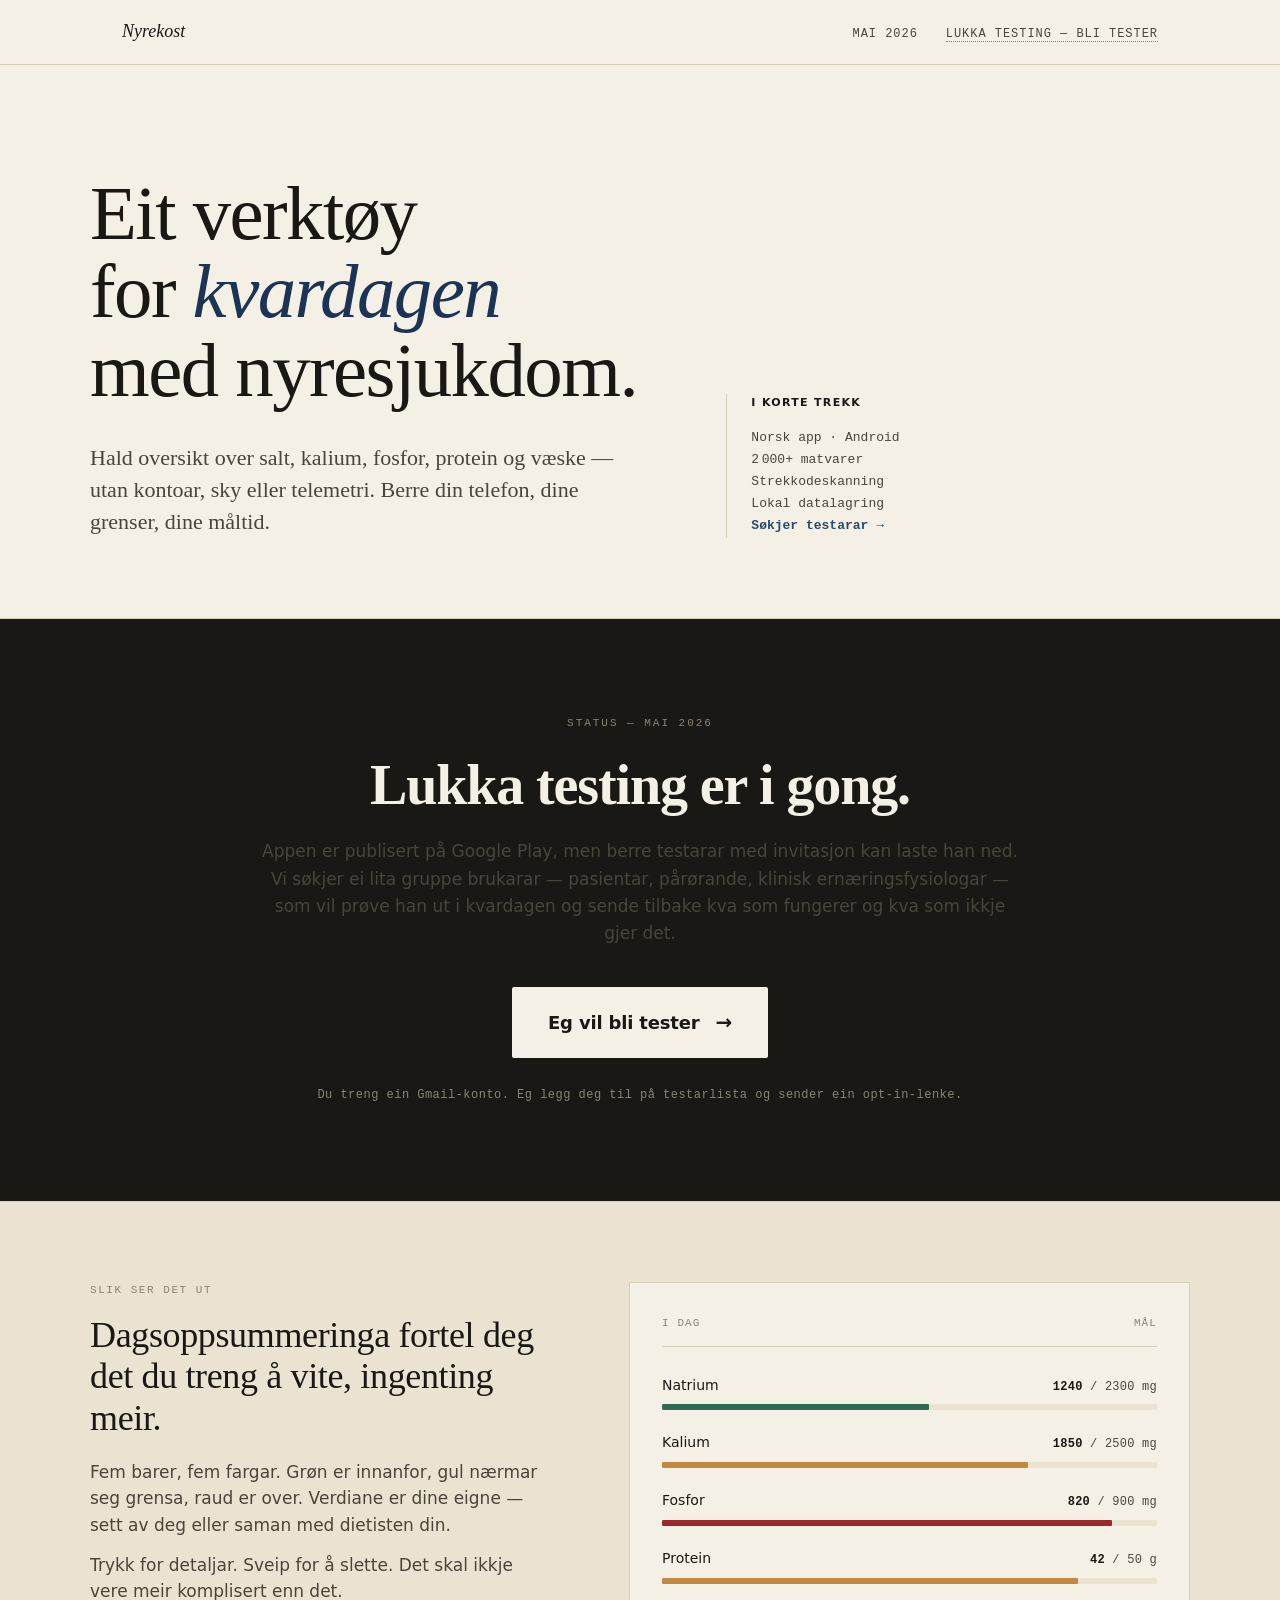
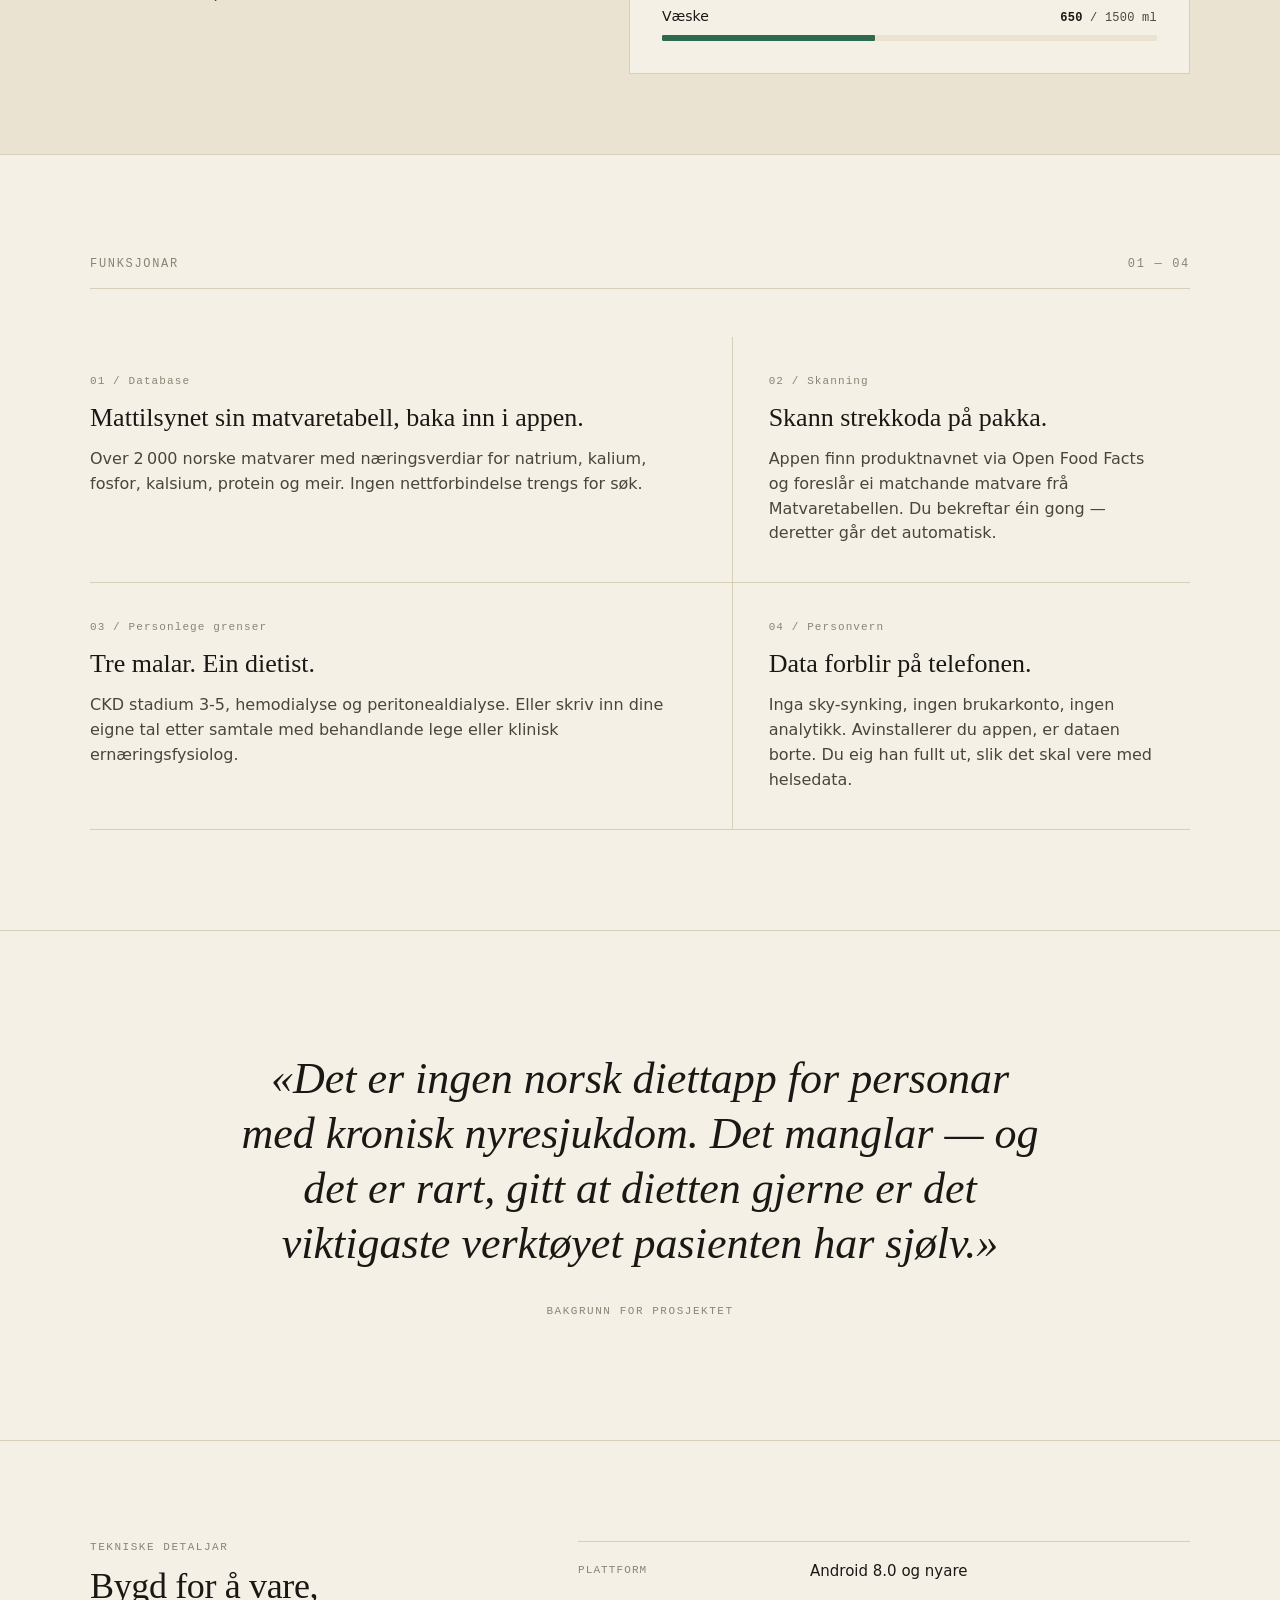
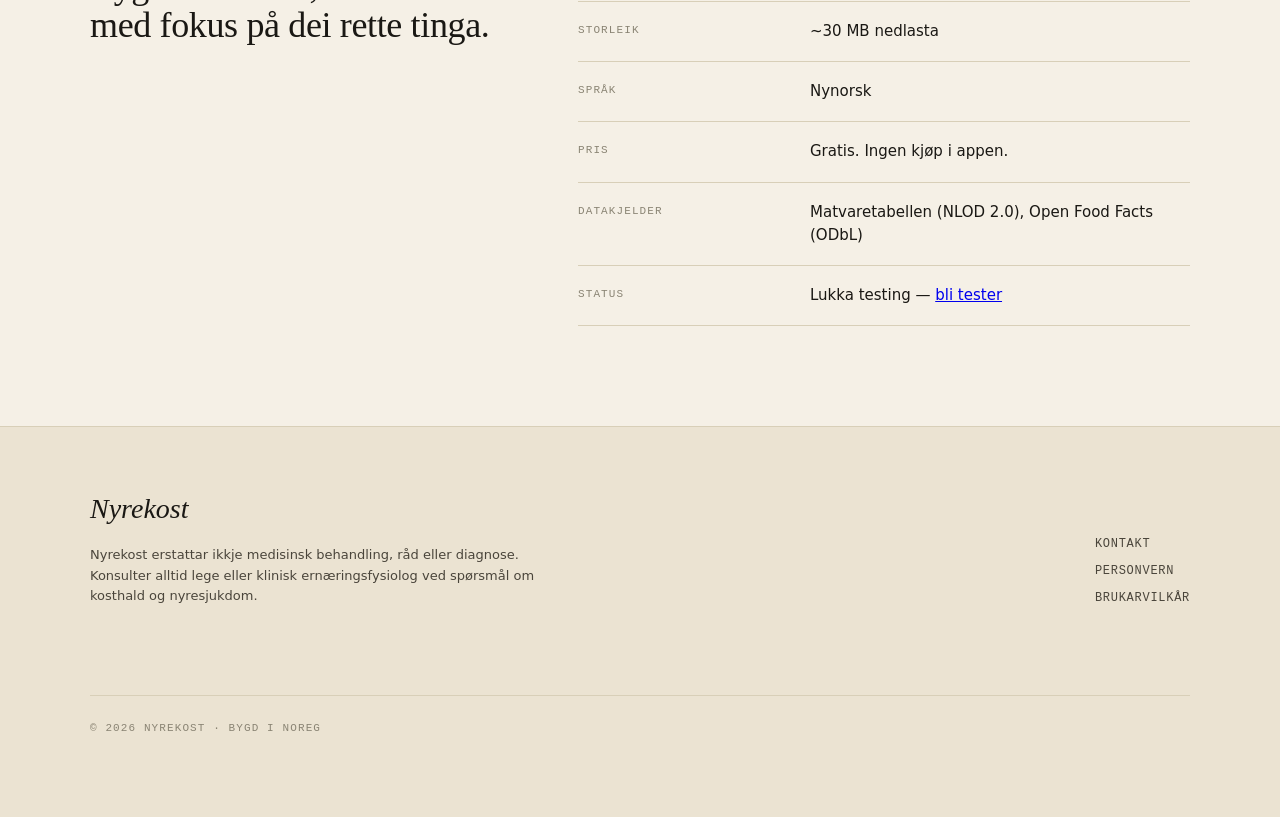
==== index.html @ 360848c3 "Legg til CTA-seksjon for tester-rekruttering Lukka testing er aktiv — sida treng ein tydeleg vei inn" ====
<!doctype html>
<html lang="nn">
<head>
<meta charset="utf-8">
<meta name="viewport" content="width=device-width, initial-scale=1">
<title>Nyrekost — eit verktøy for kvardagen med kronisk nyresjukdom</title>
<meta name="description" content="Spor salt, kalium, fosfor, protein og væske. Lokalt på telefonen. Norske matvarer.">
<meta property="og:title" content="Nyrekost">
<meta property="og:description" content="Eit verktøy for kvardagen med kronisk nyresjukdom.">
<link rel="stylesheet" href="styles.css">
</head>
<body>

<header class="strip">
  <div class="strip-inner">
    <span class="brand">Nyrekost</span>
    <span class="meta">
      <span>Mai 2026</span>
      <span><a href="#bli-tester" class="strip-link">Lukka testing — bli tester</a></span>
    </span>
  </div>
</header>

<section class="hero">
  <div class="hero-inner">
    <div>
      <h1>Eit verktøy<br>for <em>kvardagen</em><br>med nyresjukdom.</h1>
      <p class="lede">Hald oversikt over salt, kalium, fosfor, protein og væske &mdash; utan kontoar, sky eller telemetri. Berre din telefon, dine grenser, dine måltid.</p>
    </div>
    <aside class="hero-side">
      <strong>I korte trekk</strong>
      Norsk app · Android<br>
      2&thinsp;000+ matvarer<br>
      Strekkodeskanning<br>
      Lokal datalagring<br>
      <a href="#bli-tester" class="hero-side-link">Søkjer testarar →</a>
    </aside>
  </div>
</section>

<section class="cta" id="bli-tester">
  <div class="cta-inner">
    <p class="cta-label">Status — mai 2026</p>
    <h2>Lukka testing er i gong.</h2>
    <p class="cta-text">
      Appen er publisert på Google Play, men berre testarar med invitasjon kan laste han ned. Vi søkjer ei lita gruppe brukarar &mdash; pasientar, pårørande, klinisk ernæringsfysiologar &mdash; som vil prøve han ut i kvardagen og sende tilbake kva som fungerer og kva som ikkje gjer det.
    </p>
    <a class="cta-btn" href="mailto:oysborch@gmail.com?subject=Eg%20vil%20bli%20Nyrekost-tester&body=Hei!%0A%0AEg%20vil%20gjerne%20bli%20med%20i%20den%20lukka%20testinga%20av%20Nyrekost.%0A%0AGmail-adresse%20(må%20vere%20Google-konto%20for%20Play%20Store):%0A%0ALitt%20om%20meg%20(valfritt%20—%20har%20du%20CKD%20sjølv%2C%20er%20du%20pårørande%2C%20fagperson%20osv.)%3A%0A%0A">
      <span>Eg vil bli tester</span>
      <span class="cta-arrow" aria-hidden="true">→</span>
    </a>
    <p class="cta-fine">Du treng ein Gmail-konto. Eg legg deg til på testarlista og sender ein opt-in-lenke.</p>
  </div>
</section>

<section class="demo">
  <div class="demo-inner">
    <div class="demo-text">
      <p class="label">Slik ser det ut</p>
      <h2>Dagsoppsummeringa fortel deg det du treng å vite, ingenting meir.</h2>
      <p>Fem barer, fem fargar. Grøn er innanfor, gul nærmar seg grensa, raud er over. Verdiane er dine eigne &mdash; sett av deg eller saman med dietisten din.</p>
      <p>Trykk for detaljar. Sveip for å slette. Det skal ikkje vere meir komplisert enn det.</p>
    </div>
    <div class="bars" aria-hidden="true">
      <div class="bars-head">
        <span>I dag</span>
        <span>Mål</span>
      </div>
      <div class="bar-row">
        <div class="bar-meta"><span class="name">Natrium</span><span class="vals"><span class="now">1240</span> / 2300 mg</span></div>
        <div class="bar-track"><div class="bar-fill green" style="--w: 54%"></div></div>
      </div>
      <div class="bar-row">
        <div class="bar-meta"><span class="name">Kalium</span><span class="vals"><span class="now">1850</span> / 2500 mg</span></div>
        <div class="bar-track"><div class="bar-fill amber" style="--w: 74%"></div></div>
      </div>
      <div class="bar-row">
        <div class="bar-meta"><span class="name">Fosfor</span><span class="vals"><span class="now">820</span> / 900 mg</span></div>
        <div class="bar-track"><div class="bar-fill red" style="--w: 91%"></div></div>
      </div>
      <div class="bar-row">
        <div class="bar-meta"><span class="name">Protein</span><span class="vals"><span class="now">42</span> / 50 g</span></div>
        <div class="bar-track"><div class="bar-fill amber" style="--w: 84%"></div></div>
      </div>
      <div class="bar-row">
        <div class="bar-meta"><span class="name">Væske</span><span class="vals"><span class="now">650</span> / 1500 ml</span></div>
        <div class="bar-track"><div class="bar-fill green" style="--w: 43%"></div></div>
      </div>
    </div>
  </div>
</section>

<section class="editorial">
  <div class="editorial-inner">
    <div class="editorial-head">
      <span>Funksjonar</span>
      <span>01 — 04</span>
    </div>
    <div class="entry-grid">
      <article class="entry">
        <div class="num">01 / Database</div>
        <h3>Mattilsynet sin matvaretabell, baka inn i appen.</h3>
        <p>Over 2&thinsp;000 norske matvarer med næringsverdiar for natrium, kalium, fosfor, kalsium, protein og meir. Ingen nettforbindelse trengs for søk.</p>
      </article>
      <article class="entry">
        <div class="num">02 / Skanning</div>
        <h3>Skann strekkoda på pakka.</h3>
        <p>Appen finn produktnavnet via Open Food Facts og foreslår ei matchande matvare frå Matvaretabellen. Du bekreftar éin gong &mdash; deretter går det automatisk.</p>
      </article>
      <article class="entry">
        <div class="num">03 / Personlege grenser</div>
        <h3>Tre malar. Ein dietist.</h3>
        <p>CKD stadium 3-5, hemodialyse og peritonealdialyse. Eller skriv inn dine eigne tal etter samtale med behandlande lege eller klinisk ernæringsfysiolog.</p>
      </article>
      <article class="entry">
        <div class="num">04 / Personvern</div>
        <h3>Data forblir på telefonen.</h3>
        <p>Inga sky-synking, ingen brukarkonto, ingen analytikk. Avinstallerer du appen, er dataen borte. Du eig han fullt ut, slik det skal vere med helsedata.</p>
      </article>
    </div>
  </div>
</section>

<section class="pull">
  <div class="pull-inner">
    <q>Det er ingen norsk diettapp for personar med kronisk nyresjukdom. Det manglar — og det er rart, gitt at dietten gjerne er det viktigaste verktøyet pasienten har sjølv.</q>
    <span class="src">Bakgrunn for prosjektet</span>
  </div>
</section>

<section class="spec">
  <div class="spec-inner">
    <h2><small>Tekniske detaljar</small>Bygd for å vare,<br>med fokus på dei rette tinga.</h2>
    <dl>
      <div><dt>Plattform</dt><dd>Android 8.0 og nyare</dd></div>
      <div><dt>Storleik</dt><dd>~30 MB nedlasta</dd></div>
      <div><dt>Språk</dt><dd>Nynorsk</dd></div>
      <div><dt>Pris</dt><dd>Gratis. Ingen kjøp i appen.</dd></div>
      <div><dt>Datakjelder</dt><dd>Matvaretabellen (NLOD&nbsp;2.0), Open Food Facts (ODbL)</dd></div>
      <div><dt>Status</dt><dd>Lukka testing — <a href="#bli-tester">bli tester</a></dd></div>
    </dl>
  </div>
</section>

<footer class="foot">
  <div class="foot-inner">
    <div>
      <div class="brand">Nyrekost</div>
      <p class="disc">
        Nyrekost erstattar ikkje medisinsk behandling, råd eller diagnose. Konsulter alltid lege eller klinisk ernæringsfysiolog ved spørsmål om kosthald og nyresjukdom.
      </p>
    </div>
    <nav>
      <a href="mailto:oysborch@gmail.com">Kontakt</a>
      <a href="privacy.html">Personvern</a>
      <a href="terms.html">Brukarvilkår</a>
    </nav>
    <div class="copy">© 2026 Nyrekost · Bygd i Noreg</div>
  </div>
</footer>

</body>
</html>
---- styles.css ----
:root {
  --paper: #F5F0E6;
  --paper-deep: #EBE3D2;
  --ink: #1A1814;
  --ink-soft: #4A453B;
  --ink-faint: #8A8474;
  --rule: #D8CFB8;

  --green: #2D6A4F;
  --amber: #C28840;
  --red: #9C2A2A;

  --accent: #2A4A6B;
  --accent-deep: #1B3354;

  --serif: "Charter", "Iowan Old Style", "Source Serif Pro", "Georgia", serif;
  --sans: -apple-system, BlinkMacSystemFont, "Inter", "Segoe UI", system-ui, sans-serif;
  --mono: "SF Mono", "JetBrains Mono", "Cascadia Code", "Consolas", monospace;
}

@media (prefers-color-scheme: dark) {
  :root {
    --paper: #14110D;
    --paper-deep: #1F1B14;
    --ink: #F0E9D9;
    --ink-soft: #B8B0A0;
    --ink-faint: #7A7264;
    --rule: #2F2A20;

    --green: #6FAE8C;
    --amber: #E0AA66;
    --red: #D26B6B;

    --accent: #7AA8D4;
    --accent-deep: #5A87B0;
  }
}

* { box-sizing: border-box; margin: 0; padding: 0; }

html {
  background: var(--paper);
}

body {
  font-family: var(--sans);
  font-size: 17px;
  line-height: 1.55;
  color: var(--ink);
  background: var(--paper);
  -webkit-font-smoothing: antialiased;
  text-rendering: optimizeLegibility;
}

::selection {
  background: var(--ink);
  color: var(--paper);
}

/* ========== Top strip ========== */

.strip {
  border-bottom: 1px solid var(--rule);
  padding: 18px 0;
  background: var(--paper);
}

.strip-inner {
  max-width: 1100px;
  margin: 0 auto;
  padding: 0 32px;
  display: flex;
  justify-content: space-between;
  align-items: baseline;
  font-family: var(--mono);
  font-size: 12px;
  letter-spacing: 0.08em;
  text-transform: uppercase;
  color: var(--ink-soft);
}

.strip-inner .brand {
  font-family: var(--serif);
  font-size: 18px;
  font-style: italic;
  font-weight: 500;
  text-transform: none;
  letter-spacing: 0;
  color: var(--ink);
}

.strip-inner .meta {
  display: flex;
  gap: 28px;
}

/* ========== Hero ========== */

.hero {
  padding: 110px 32px 80px;
  border-bottom: 1px solid var(--rule);
}

.hero-inner {
  max-width: 1100px;
  margin: 0 auto;
  display: grid;
  grid-template-columns: 1.2fr 1fr;
  gap: 80px;
  align-items: end;
}

.hero h1 {
  font-family: var(--serif);
  font-weight: 500;
  font-size: clamp(44px, 6vw, 78px);
  line-height: 1.02;
  letter-spacing: -0.02em;
  color: var(--ink);
}

.hero h1 em {
  font-style: italic;
  color: var(--accent-deep);
}

.hero .lede {
  margin-top: 32px;
  font-family: var(--serif);
  font-size: 22px;
  line-height: 1.45;
  color: var(--ink-soft);
  max-width: 540px;
}

.hero-side {
  font-family: var(--mono);
  font-size: 13px;
  line-height: 1.7;
  color: var(--ink-soft);
  border-left: 1px solid var(--rule);
  padding-left: 24px;
}

.hero-side strong {
  display: block;
  color: var(--ink);
  font-family: var(--sans);
  font-weight: 600;
  font-size: 11px;
  letter-spacing: 0.12em;
  text-transform: uppercase;
  margin-bottom: 14px;
}

/* ========== CTA — bli tester ========== */

.cta {
  padding: 96px 32px;
  background: var(--ink);
  color: var(--paper);
  border-bottom: 1px solid var(--rule);
}

.cta-inner {
  max-width: 760px;
  margin: 0 auto;
  text-align: center;
}

.cta-label {
  font-family: var(--mono);
  font-size: 11px;
  letter-spacing: 0.18em;
  text-transform: uppercase;
  color: var(--ink-faint);
  margin-bottom: 24px;
}

.cta-inner h2 {
  font-family: var(--serif);
  font-weight: 600;
  font-size: clamp(36px, 5vw, 56px);
  line-height: 1.05;
  letter-spacing: -0.02em;
  color: var(--paper);
  margin-bottom: 24px;
}

.cta-text {
  font-size: 17px;
  line-height: 1.6;
  color: var(--ink-soft);
  margin-bottom: 40px;
}

@media (prefers-color-scheme: dark) {
  .cta-text { color: var(--paper); opacity: 0.78; }
}

.cta-btn {
  display: inline-flex;
  align-items: center;
  gap: 16px;
  padding: 20px 36px;
  background: var(--paper);
  color: var(--ink);
  font-family: var(--sans);
  font-weight: 600;
  font-size: 18px;
  letter-spacing: -0.01em;
  text-decoration: none;
  border-radius: 2px;
  transition: transform 0.15s ease, background 0.15s ease;
}

.cta-btn:hover {
  background: var(--paper-deep);
  transform: translateY(-1px);
}

.cta-arrow {
  font-size: 20px;
  transition: transform 0.15s ease;
}

.cta-btn:hover .cta-arrow {
  transform: translateX(4px);
}

.cta-fine {
  margin-top: 28px;
  font-family: var(--mono);
  font-size: 12px;
  letter-spacing: 0.04em;
  color: var(--ink-faint);
}

.strip-link {
  color: inherit;
  text-decoration: none;
  border-bottom: 1px dotted var(--ink-faint);
}

.strip-link:hover {
  border-bottom-color: var(--ink);
}

.hero-side-link {
  color: var(--accent);
  text-decoration: none;
  font-weight: 600;
}

.hero-side-link:hover {
  text-decoration: underline;
}

/* ========== Demo panel — visual centerpiece ========== */

.demo {
  padding: 80px 32px;
  background: var(--paper-deep);
  border-bottom: 1px solid var(--rule);
}

.demo-inner {
  max-width: 1100px;
  margin: 0 auto;
  display: grid;
  grid-template-columns: 0.9fr 1.1fr;
  gap: 80px;
  align-items: start;
}

.demo-text .label {
  font-family: var(--mono);
  font-size: 11px;
  letter-spacing: 0.14em;
  text-transform: uppercase;
  color: var(--ink-faint);
  margin-bottom: 16px;
}

.demo-text h2 {
  font-family: var(--serif);
  font-weight: 500;
  font-size: 36px;
  line-height: 1.15;
  letter-spacing: -0.01em;
  margin-bottom: 20px;
}

.demo-text p {
  color: var(--ink-soft);
  margin-bottom: 14px;
}

.bars {
  background: var(--paper);
  border: 1px solid var(--rule);
  padding: 32px;
}

.bars-head {
  display: flex;
  justify-content: space-between;
  font-family: var(--mono);
  font-size: 11px;
  letter-spacing: 0.1em;
  text-transform: uppercase;
  color: var(--ink-faint);
  margin-bottom: 28px;
  padding-bottom: 14px;
  border-bottom: 1px solid var(--rule);
}

.bar-row {
  margin-bottom: 22px;
}

.bar-row:last-child {
  margin-bottom: 0;
}

.bar-meta {
  display: flex;
  justify-content: space-between;
  align-items: baseline;
  margin-bottom: 8px;
}

.bar-meta .name {
  font-size: 14px;
  color: var(--ink);
}

.bar-meta .vals {
  font-family: var(--mono);
  font-size: 12px;
  color: var(--ink-soft);
  letter-spacing: 0.02em;
}

.bar-meta .vals .now {
  color: var(--ink);
  font-weight: 600;
}

.bar-track {
  height: 6px;
  background: var(--paper-deep);
  position: relative;
  overflow: hidden;
  border-radius: 1px;
}

.bar-fill {
  position: absolute;
  inset: 0 auto 0 0;
  width: 0;
  border-radius: 1px;
  animation: bar-grow 1.6s cubic-bezier(0.16, 1, 0.3, 1) forwards;
}

.bar-fill.green { background: var(--green); }
.bar-fill.amber { background: var(--amber); }
.bar-fill.red   { background: var(--red); }

@keyframes bar-grow {
  to { width: var(--w); }
}

@media (prefers-reduced-motion: reduce) {
  .bar-fill { animation: none; width: var(--w); }
}

/* ========== Editorial features ========== */

.editorial {
  padding: 100px 32px;
  border-bottom: 1px solid var(--rule);
}

.editorial-inner {
  max-width: 1100px;
  margin: 0 auto;
}

.editorial-head {
  font-family: var(--mono);
  font-size: 12px;
  letter-spacing: 0.14em;
  text-transform: uppercase;
  color: var(--ink-faint);
  margin-bottom: 48px;
  padding-bottom: 14px;
  border-bottom: 1px solid var(--rule);
  display: flex;
  justify-content: space-between;
}

.entry-grid {
  display: grid;
  grid-template-columns: repeat(12, 1fr);
  gap: 0;
}

.entry {
  padding: 36px 28px 36px 0;
  border-bottom: 1px solid var(--rule);
}

.entry:nth-child(odd) {
  grid-column: span 7;
  padding-right: 48px;
}

.entry:nth-child(even) {
  grid-column: span 5;
  padding-left: 36px;
  border-left: 1px solid var(--rule);
}

.entry .num {
  font-family: var(--mono);
  font-size: 11px;
  color: var(--ink-faint);
  letter-spacing: 0.1em;
  margin-bottom: 12px;
}

.entry h3 {
  font-family: var(--serif);
  font-weight: 500;
  font-size: 26px;
  line-height: 1.2;
  margin-bottom: 14px;
  color: var(--ink);
}

.entry p {
  color: var(--ink-soft);
  font-size: 16px;
  line-height: 1.55;
}

@media (max-width: 720px) {
  .entry:nth-child(odd),
  .entry:nth-child(even) {
    grid-column: span 12;
    padding: 28px 0;
    border-left: none;
  }
}

/* ========== Quote / pull ========== */

.pull {
  padding: 120px 32px;
  border-bottom: 1px solid var(--rule);
}

.pull-inner {
  max-width: 820px;
  margin: 0 auto;
  text-align: center;
}

.pull q {
  font-family: var(--serif);
  font-style: italic;
  font-weight: 400;
  font-size: clamp(28px, 4vw, 44px);
  line-height: 1.25;
  color: var(--ink);
  display: block;
  quotes: "«" "»";
}

.pull .src {
  display: block;
  margin-top: 32px;
  font-family: var(--mono);
  font-size: 11px;
  letter-spacing: 0.14em;
  text-transform: uppercase;
  color: var(--ink-faint);
}

/* ========== Spec table ========== */

.spec {
  padding: 100px 32px;
  border-bottom: 1px solid var(--rule);
}

.spec-inner {
  max-width: 1100px;
  margin: 0 auto;
  display: grid;
  grid-template-columns: 0.8fr 1.2fr;
  gap: 80px;
}

.spec h2 {
  font-family: var(--serif);
  font-weight: 500;
  font-size: 36px;
  line-height: 1.1;
  letter-spacing: -0.01em;
}

.spec h2 small {
  display: block;
  font-family: var(--mono);
  font-weight: normal;
  font-size: 11px;
  letter-spacing: 0.14em;
  text-transform: uppercase;
  color: var(--ink-faint);
  margin-bottom: 14px;
  letter-spacing: 0.14em;
}

.spec dl {
  font-size: 15px;
}

.spec dl > div {
  display: grid;
  grid-template-columns: 200px 1fr;
  gap: 32px;
  padding: 18px 0;
  border-bottom: 1px solid var(--rule);
}

.spec dl > div:first-child { border-top: 1px solid var(--rule); }

.spec dt {
  font-family: var(--mono);
  font-size: 11px;
  letter-spacing: 0.1em;
  text-transform: uppercase;
  color: var(--ink-faint);
  padding-top: 2px;
}

.spec dd {
  color: var(--ink);
}

@media (max-width: 720px) {
  .spec-inner {
    grid-template-columns: 1fr;
    gap: 40px;
  }
  .spec dl > div {
    grid-template-columns: 1fr;
    gap: 6px;
  }
}

/* ========== Foot ========== */

.foot {
  padding: 60px 32px 80px;
  background: var(--paper-deep);
}

.foot-inner {
  max-width: 1100px;
  margin: 0 auto;
  display: grid;
  grid-template-columns: 1fr auto;
  gap: 40px;
  align-items: end;
}

.foot .brand {
  font-family: var(--serif);
  font-style: italic;
  font-size: 28px;
  color: var(--ink);
  margin-bottom: 14px;
}

.foot .disc {
  max-width: 480px;
  font-size: 13px;
  line-height: 1.6;
  color: var(--ink-soft);
}

.foot nav {
  display: flex;
  flex-direction: column;
  gap: 8px;
  font-family: var(--mono);
  font-size: 12px;
  letter-spacing: 0.06em;
  text-transform: uppercase;
}

.foot nav a {
  color: var(--ink-soft);
  text-decoration: none;
  transition: color 0.15s;
}

.foot nav a:hover {
  color: var(--ink);
}

.foot .copy {
  grid-column: 1 / -1;
  margin-top: 48px;
  padding-top: 24px;
  border-top: 1px solid var(--rule);
  font-family: var(--mono);
  font-size: 11px;
  letter-spacing: 0.1em;
  text-transform: uppercase;
  color: var(--ink-faint);
}

/* ========== Article pages (privacy + terms) ========== */

article.doc {
  max-width: 720px;
  margin: 80px auto;
  padding: 0 32px 100px;
}

article.doc .kicker {
  font-family: var(--mono);
  font-size: 11px;
  letter-spacing: 0.14em;
  text-transform: uppercase;
  color: var(--ink-faint);
  margin-bottom: 16px;
}

article.doc h1 {
  font-family: var(--serif);
  font-weight: 500;
  font-size: 44px;
  line-height: 1.1;
  letter-spacing: -0.01em;
  margin-bottom: 8px;
}

article.doc .updated {
  font-family: var(--mono);
  font-size: 12px;
  color: var(--ink-faint);
  margin-bottom: 48px;
  padding-bottom: 24px;
  border-bottom: 1px solid var(--rule);
}

article.doc h2 {
  font-family: var(--serif);
  font-weight: 500;
  font-size: 22px;
  margin: 36px 0 12px;
  color: var(--ink);
}

article.doc h2::before {
  content: counter(section) " · ";
  counter-increment: section;
  font-family: var(--mono);
  font-size: 13px;
  font-weight: 500;
  color: var(--accent-deep);
  letter-spacing: 0.04em;
}

article.doc {
  counter-reset: section;
}

article.doc p {
  color: var(--ink);
  margin-bottom: 14px;
  line-height: 1.65;
}

article.doc a {
  color: var(--accent-deep);
  text-decoration: underline;
  text-decoration-thickness: 1px;
  text-underline-offset: 3px;
}

article.doc code {
  font-family: var(--mono);
  font-size: 0.9em;
  background: var(--paper-deep);
  padding: 2px 6px;
  border-radius: 2px;
}

@media (prefers-color-scheme: dark) {
  article.doc a { color: var(--accent); }
}

@media (max-width: 720px) {
  .hero {
    padding: 60px 24px 50px;
  }
  .hero-inner {
    grid-template-columns: 1fr;
    gap: 40px;
  }
  .hero-side {
    border-left: none;
    border-top: 1px solid var(--rule);
    padding: 24px 0 0;
  }
  .demo-inner {
    grid-template-columns: 1fr;
    gap: 40px;
  }
  .editorial, .spec, .pull {
    padding: 60px 24px;
  }
  .foot-inner {
    grid-template-columns: 1fr;
  }
}
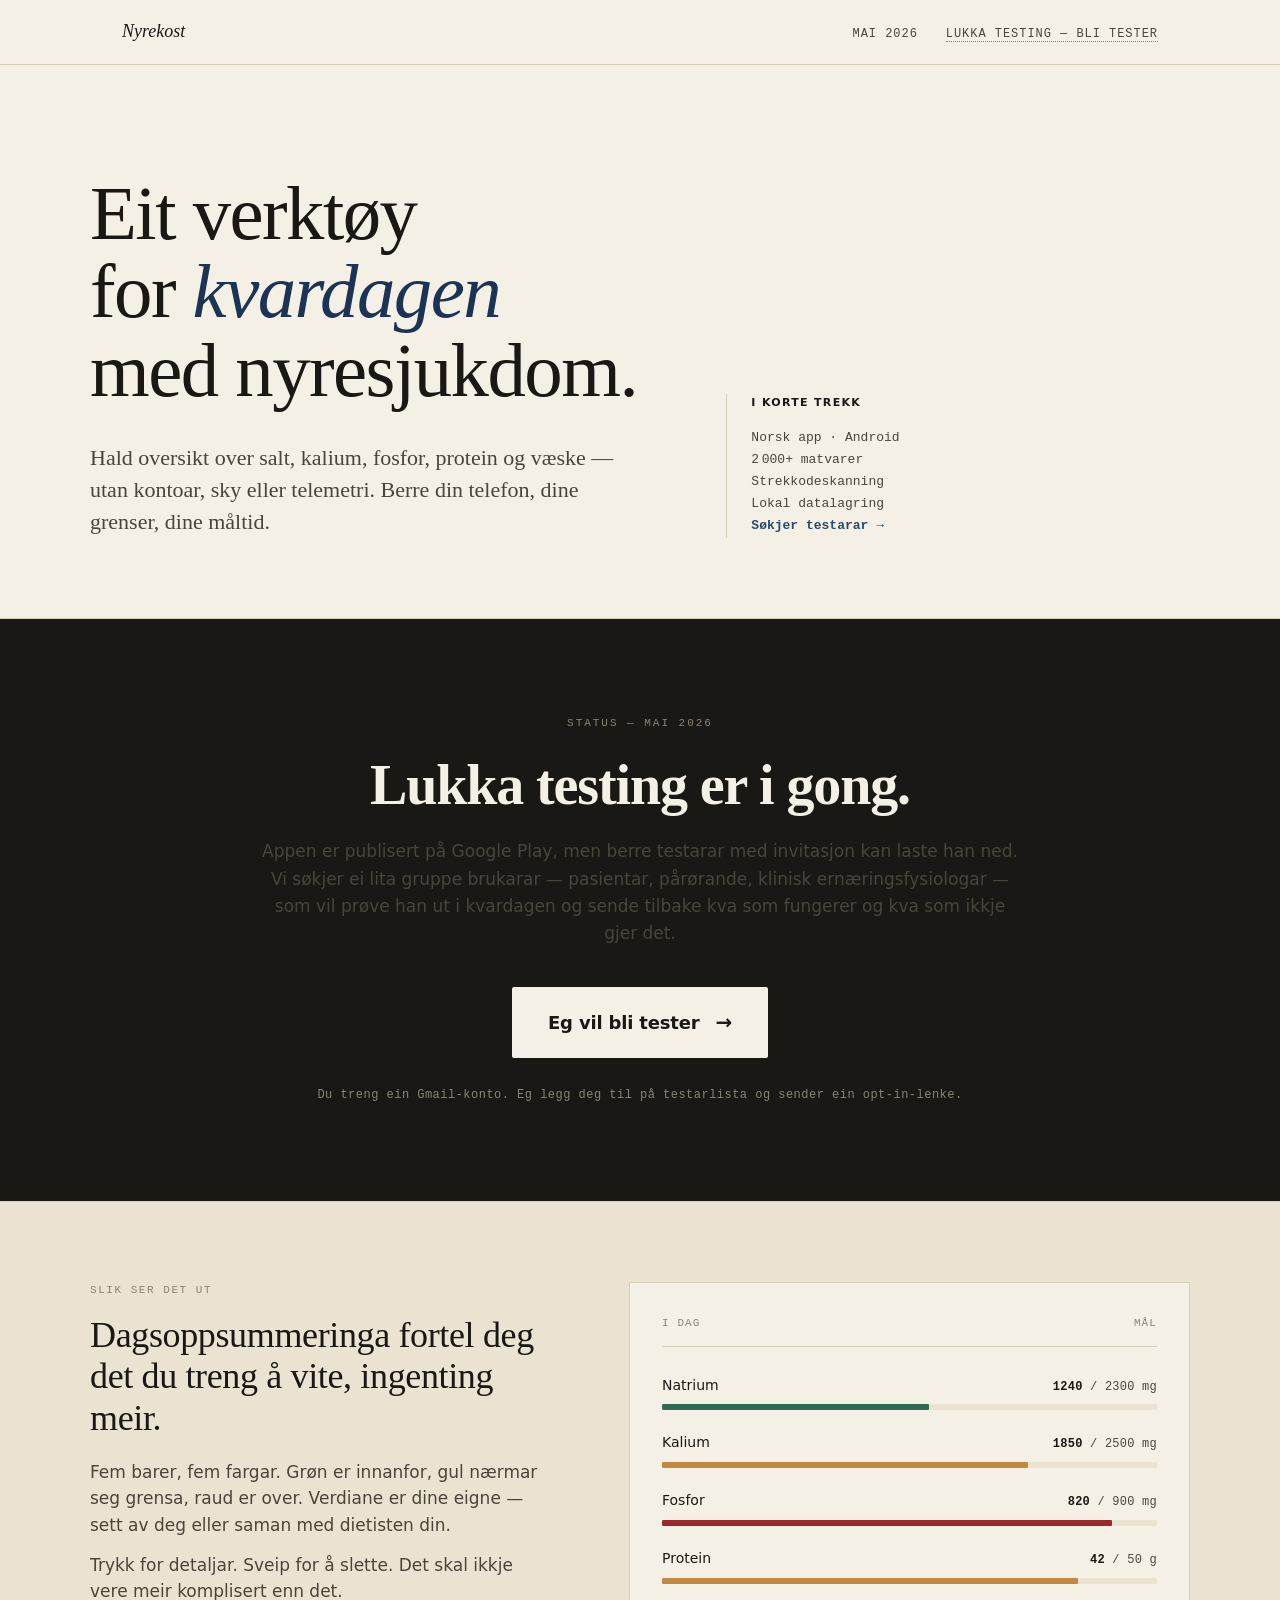
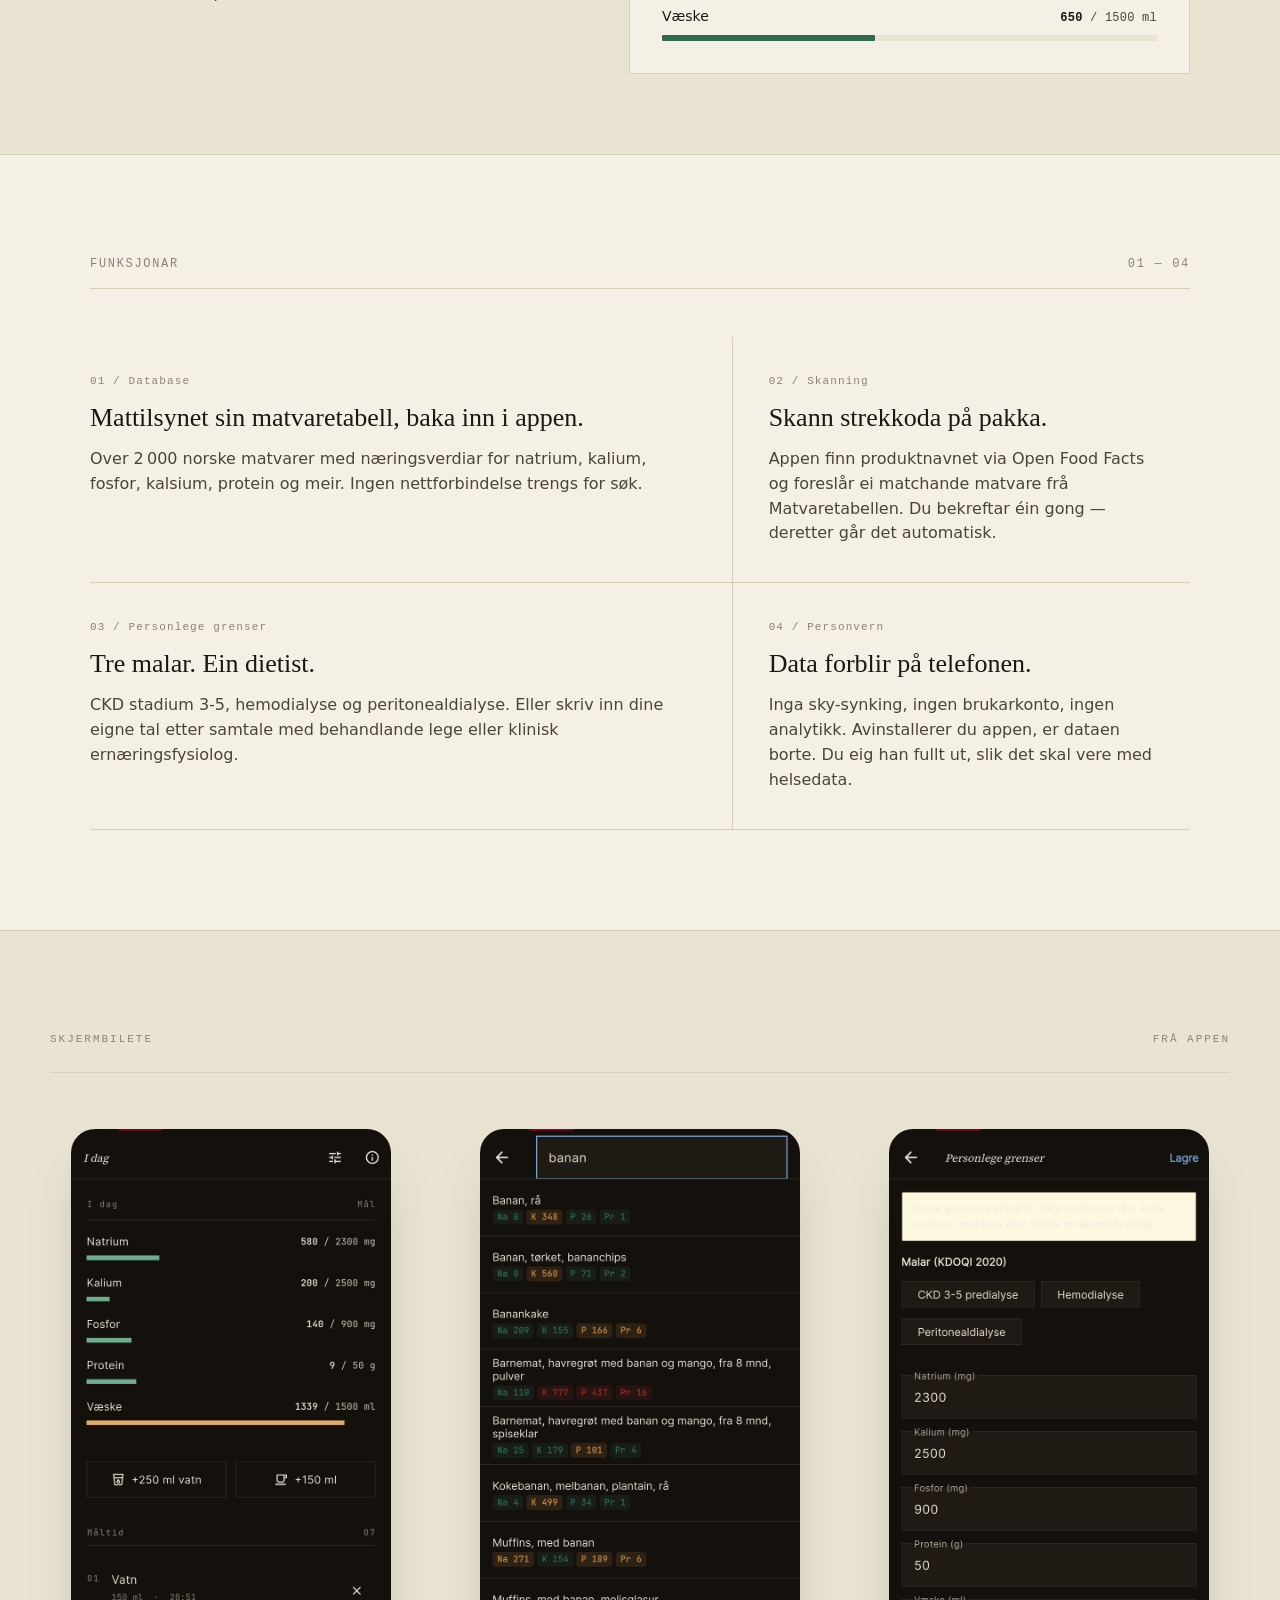
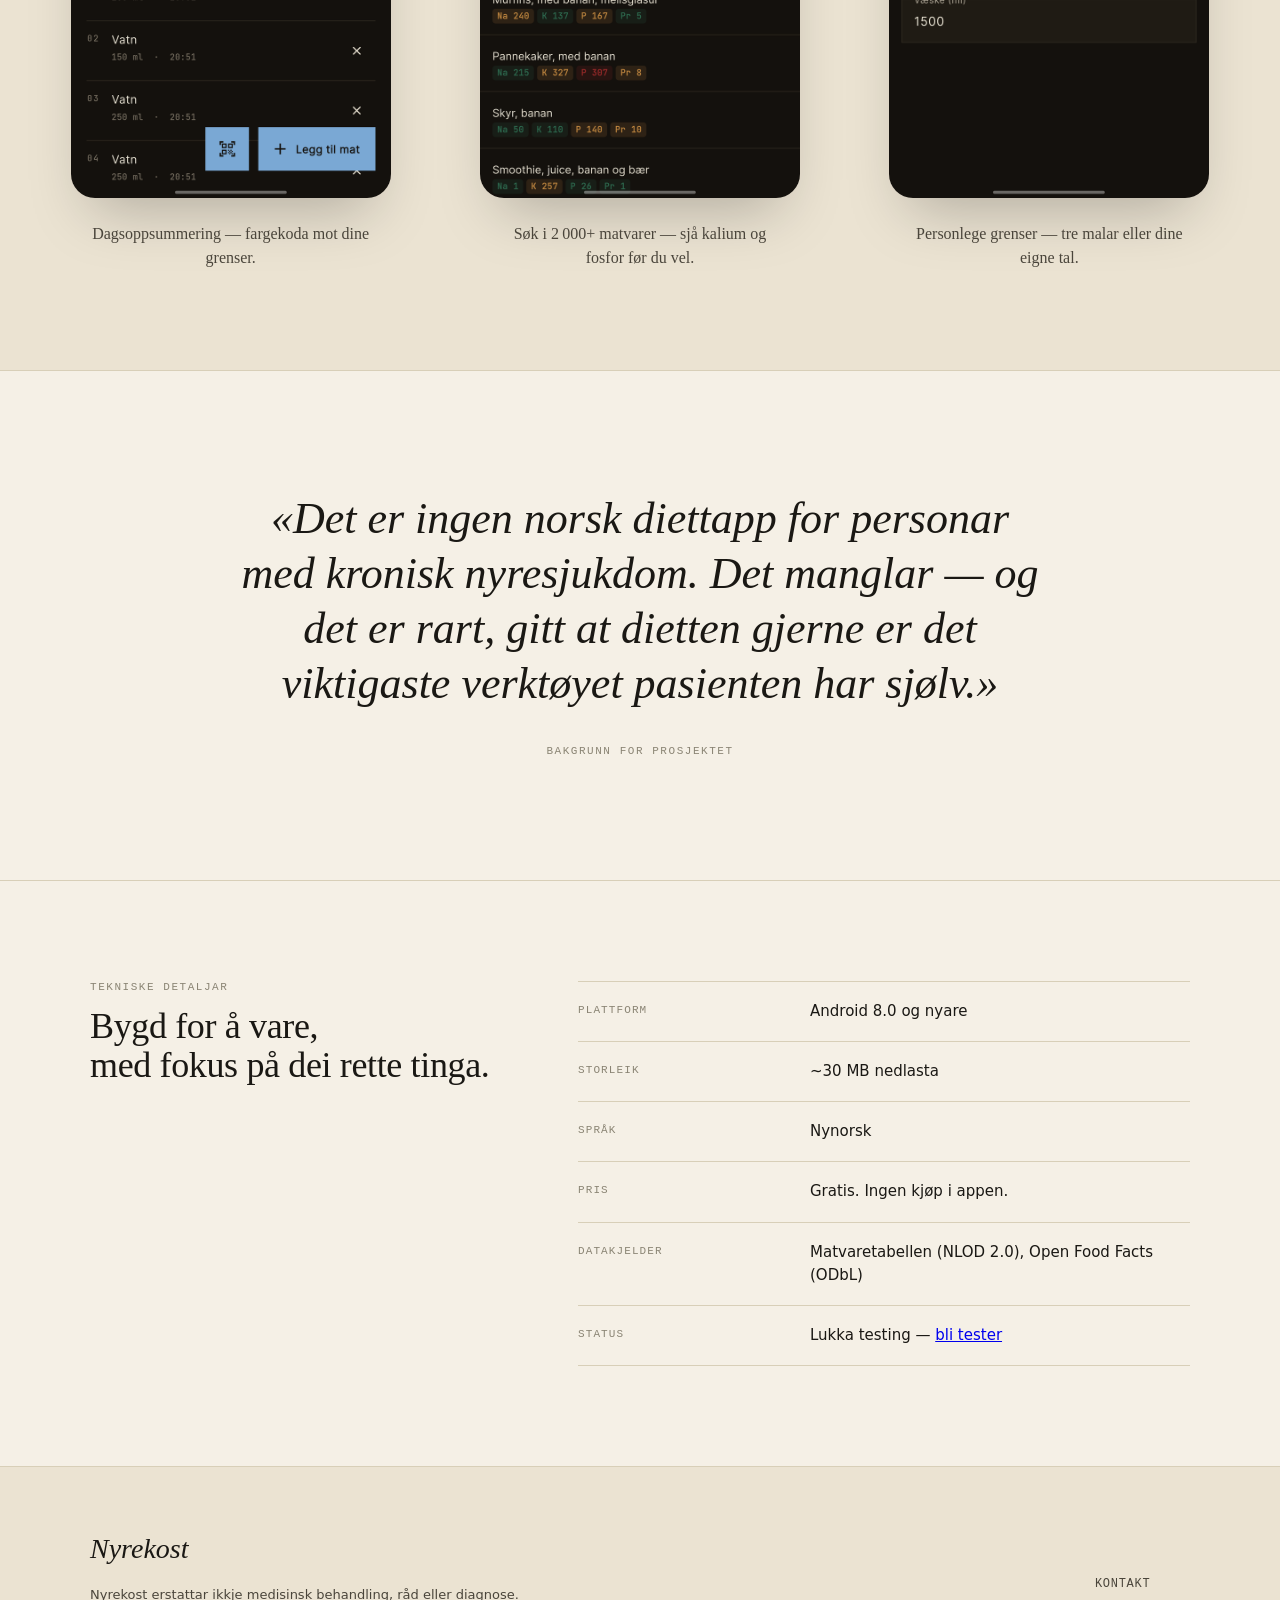
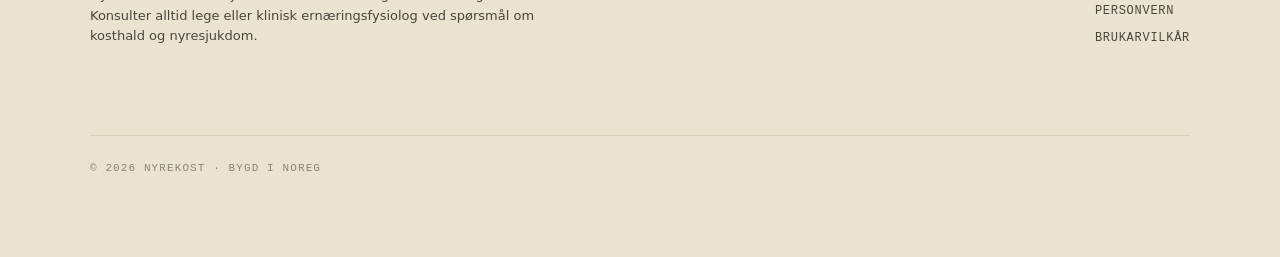
==== commit 67b0aa22: "Legg til ekte skjermbilete-seksjon Mock-bareane i .demo viser konseptet, men ekte skjermbilete frå a" ====
--- a/index.html
+++ b/index.html
@@ -121,6 +121,29 @@
   </div>
 </section>
 
+<section class="screens">
+  <div class="screens-inner">
+    <div class="screens-head">
+      <span>Skjermbilete</span>
+      <span>Frå appen</span>
+    </div>
+    <div class="screens-grid">
+      <figure class="screen">
+        <img src="screens/home.png" alt="Dagsoppsummering med fem progress-barer for natrium, kalium, fosfor, protein og væske" loading="lazy" width="720" height="1505">
+        <figcaption>Dagsoppsummering — fargekoda mot dine grenser.</figcaption>
+      </figure>
+      <figure class="screen">
+        <img src="screens/search.png" alt="Søk i Matvaretabellen etter banan, med farga badges som viser kalium- og fosforinnhald" loading="lazy" width="720" height="1505">
+        <figcaption>Søk i 2&thinsp;000+ matvarer — sjå kalium og fosfor før du vel.</figcaption>
+      </figure>
+      <figure class="screen">
+        <img src="screens/grenser.png" alt="Personlege grenser med tre malar: CKD 3-5 predialyse, hemodialyse og peritonealdialyse" loading="lazy" width="720" height="1505">
+        <figcaption>Personlege grenser — tre malar eller dine eigne tal.</figcaption>
+      </figure>
+    </div>
+  </div>
+</section>
+
 <section class="pull">
   <div class="pull-inner">
     <q>Det er ingen norsk diettapp for personar med kronisk nyresjukdom. Det manglar — og det er rart, gitt at dietten gjerne er det viktigaste verktøyet pasienten har sjølv.</q>
--- a/styles.css
+++ b/styles.css
@@ -454,6 +454,72 @@
   }
 }
 
+/* ========== Screens — real screenshots ========== */
+
+.screens {
+  padding: 100px 32px;
+  background: var(--paper-deep);
+  border-bottom: 1px solid var(--rule);
+}
+
+.screens-inner {
+  max-width: 1180px;
+  margin: 0 auto;
+}
+
+.screens-head {
+  display: flex;
+  justify-content: space-between;
+  font-family: var(--mono);
+  font-size: 11px;
+  letter-spacing: 0.18em;
+  text-transform: uppercase;
+  color: var(--ink-faint);
+  padding-bottom: 24px;
+  border-bottom: 1px solid var(--rule);
+  margin-bottom: 56px;
+}
+
+.screens-grid {
+  display: grid;
+  grid-template-columns: repeat(3, 1fr);
+  gap: 48px;
+}
+
+.screen {
+  margin: 0;
+  display: flex;
+  flex-direction: column;
+  align-items: center;
+}
+
+.screen img {
+  width: 100%;
+  max-width: 320px;
+  height: auto;
+  display: block;
+  background: var(--ink);
+  border-radius: 24px;
+  box-shadow: 0 30px 60px -20px rgba(0, 0, 0, 0.25);
+}
+
+.screen figcaption {
+  margin-top: 24px;
+  font-family: var(--serif);
+  font-size: 16px;
+  line-height: 1.5;
+  color: var(--ink-soft);
+  text-align: center;
+  max-width: 280px;
+}
+
+@media (max-width: 800px) {
+  .screens-grid {
+    grid-template-columns: 1fr;
+    gap: 64px;
+  }
+}
+
 /* ========== Quote / pull ========== */
 
 .pull {
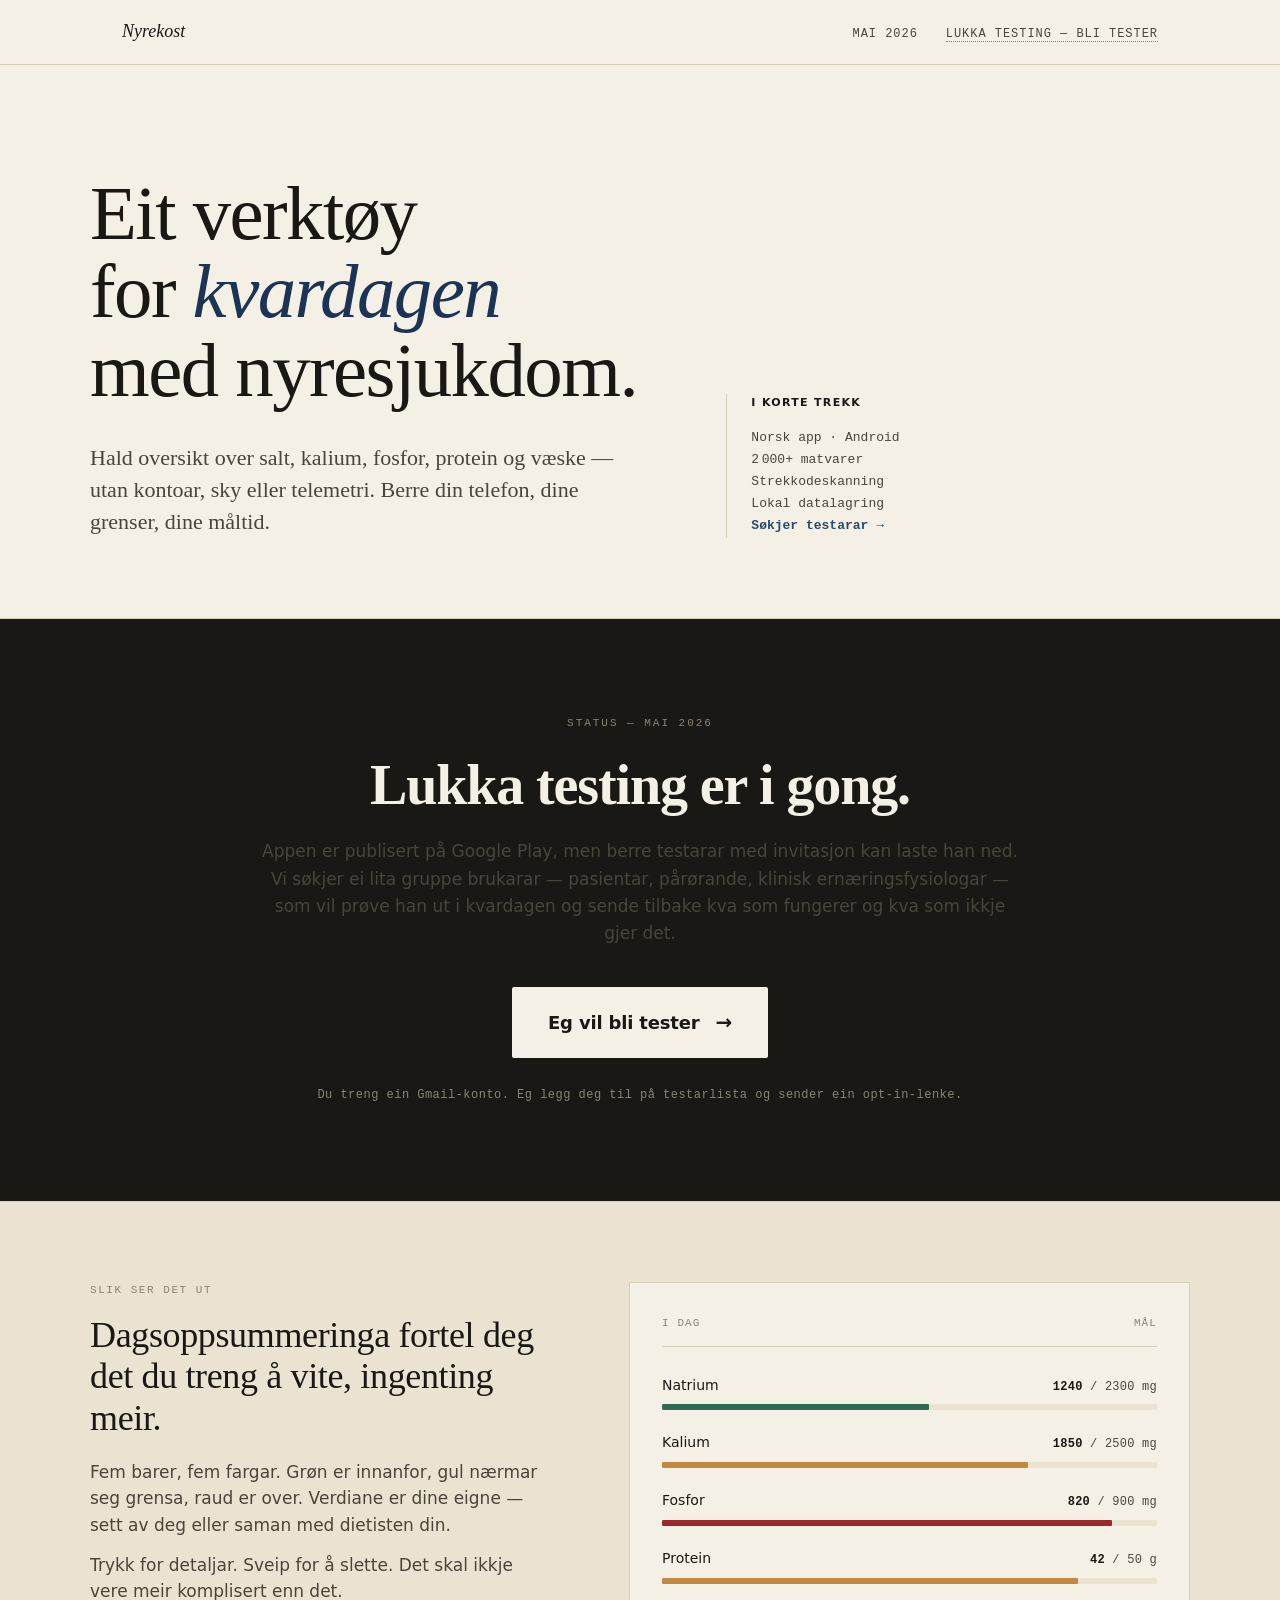
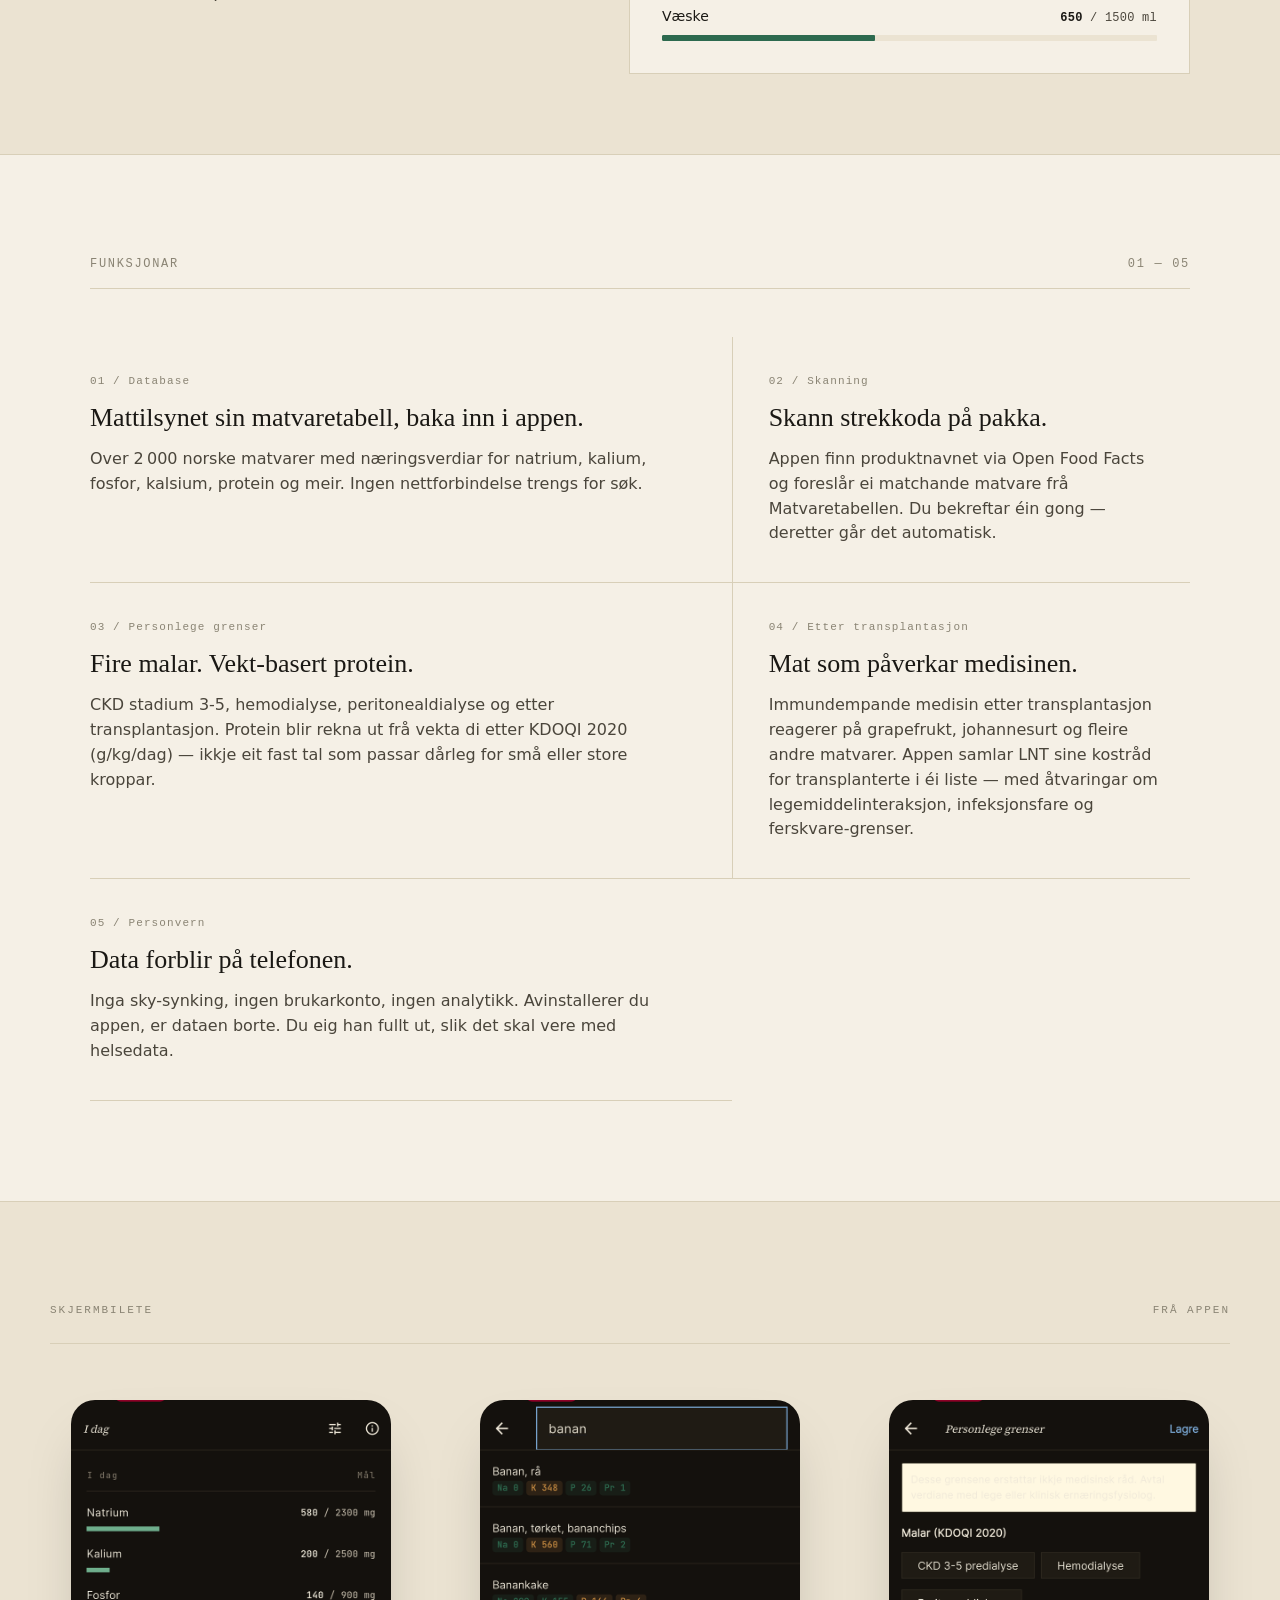
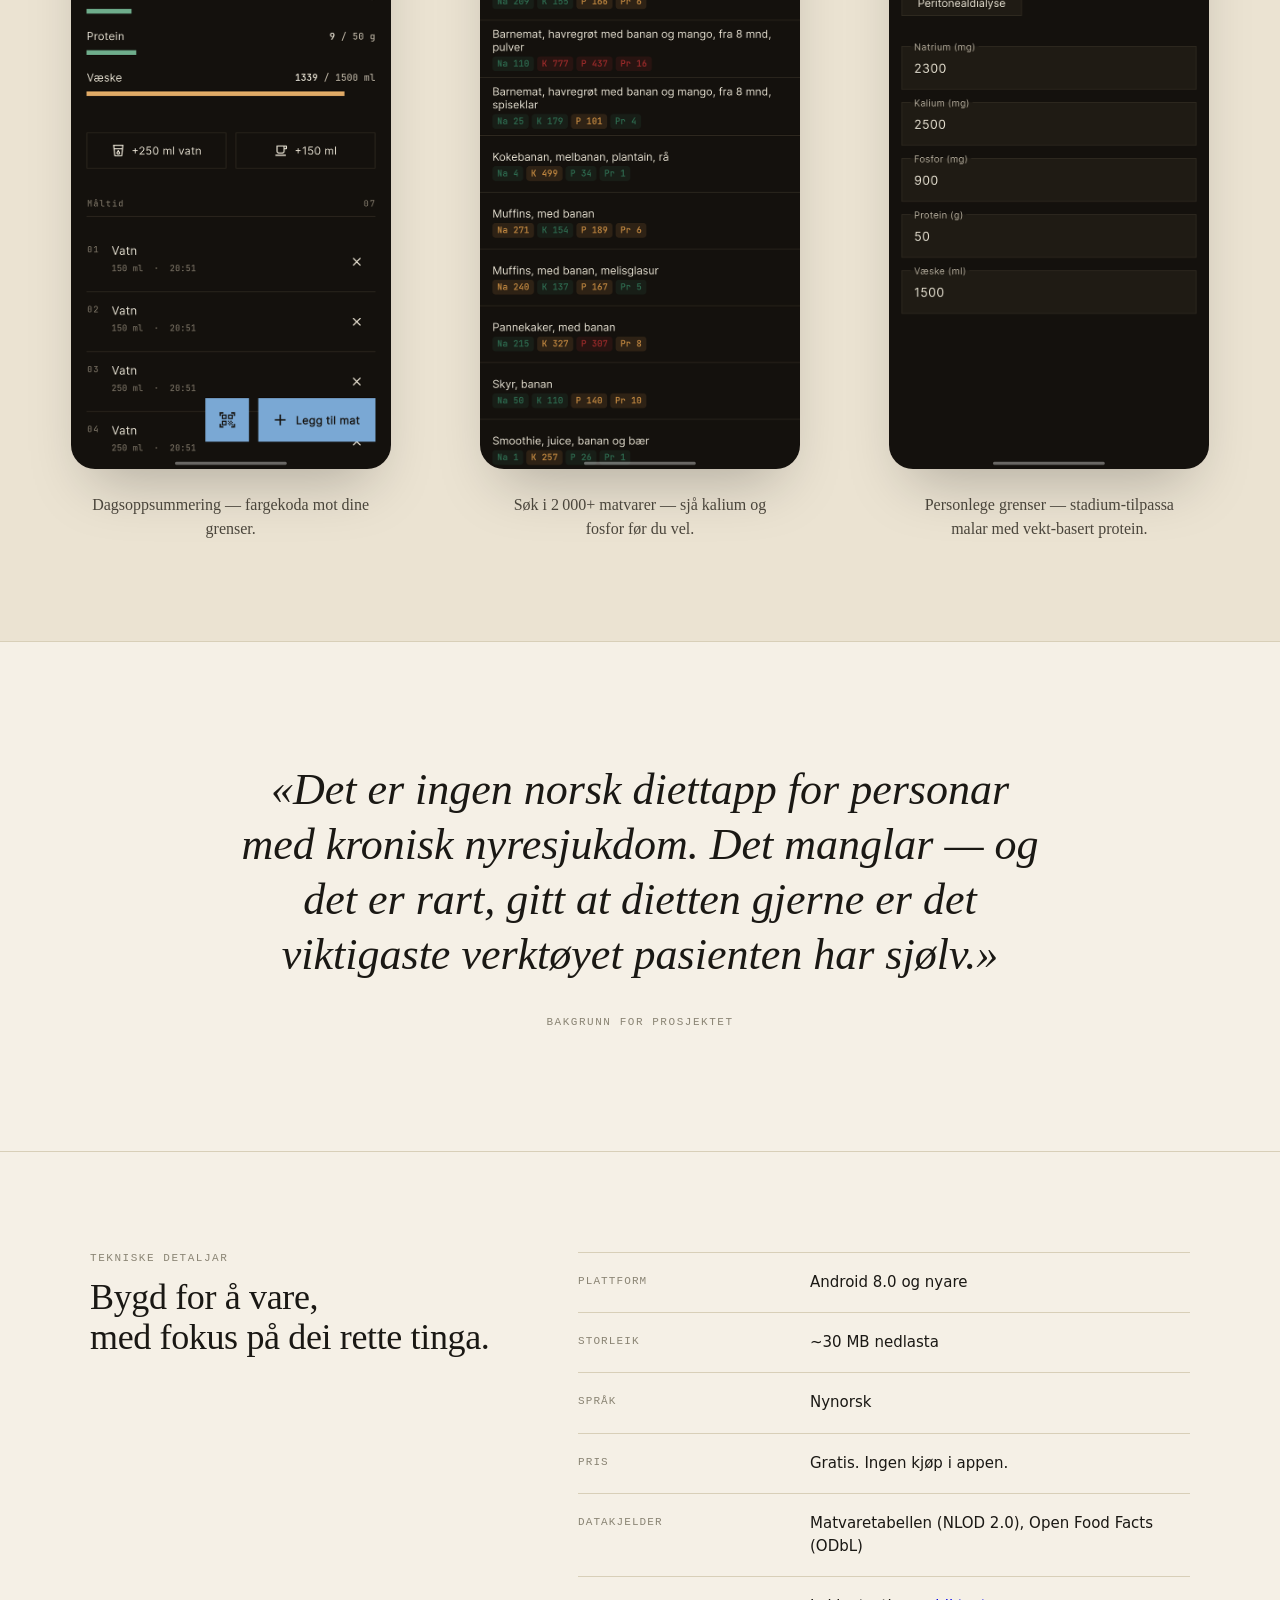
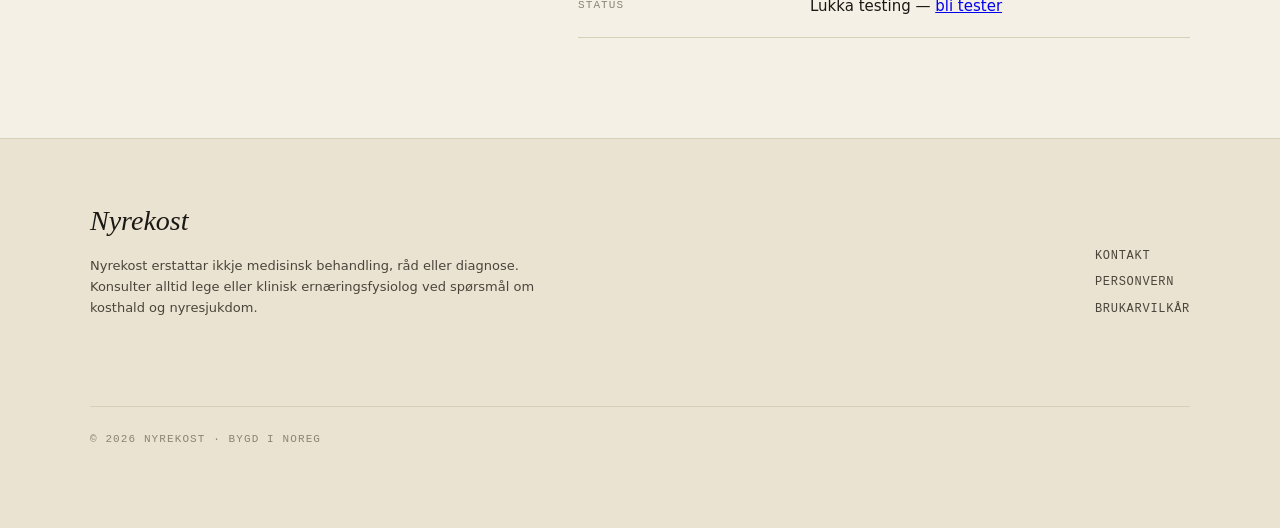
==== commit 9580fdf8: "Oppdater funksjons-rutenett etter v0.3.0-endringar i appen 03 / Personlege grenser har no fire malar" ====
--- a/index.html
+++ b/index.html
@@ -94,7 +94,7 @@
   <div class="editorial-inner">
     <div class="editorial-head">
       <span>Funksjonar</span>
-      <span>01 — 04</span>
+      <span>01 — 05</span>
     </div>
     <div class="entry-grid">
       <article class="entry">
@@ -109,11 +109,16 @@
       </article>
       <article class="entry">
         <div class="num">03 / Personlege grenser</div>
-        <h3>Tre malar. Ein dietist.</h3>
-        <p>CKD stadium 3-5, hemodialyse og peritonealdialyse. Eller skriv inn dine eigne tal etter samtale med behandlande lege eller klinisk ernæringsfysiolog.</p>
-      </article>
-      <article class="entry">
-        <div class="num">04 / Personvern</div>
+        <h3>Fire malar. Vekt-basert protein.</h3>
+        <p>CKD stadium 3-5, hemodialyse, peritonealdialyse og etter transplantasjon. Protein blir rekna ut frå vekta di etter KDOQI 2020 (g/kg/dag) &mdash; ikkje eit fast tal som passar dårleg for små eller store kroppar.</p>
+      </article>
+      <article class="entry">
+        <div class="num">04 / Etter transplantasjon</div>
+        <h3>Mat som påverkar medisinen.</h3>
+        <p>Immundempande medisin etter transplantasjon reagerer på grapefrukt, johannesurt og fleire andre matvarer. Appen samlar LNT sine kostråd for transplanterte i éi liste &mdash; med åtvaringar om legemiddelinteraksjon, infeksjonsfare og ferskvare-grenser.</p>
+      </article>
+      <article class="entry">
+        <div class="num">05 / Personvern</div>
         <h3>Data forblir på telefonen.</h3>
         <p>Inga sky-synking, ingen brukarkonto, ingen analytikk. Avinstallerer du appen, er dataen borte. Du eig han fullt ut, slik det skal vere med helsedata.</p>
       </article>
@@ -137,8 +142,8 @@
         <figcaption>Søk i 2&thinsp;000+ matvarer — sjå kalium og fosfor før du vel.</figcaption>
       </figure>
       <figure class="screen">
-        <img src="screens/grenser.png" alt="Personlege grenser med tre malar: CKD 3-5 predialyse, hemodialyse og peritonealdialyse" loading="lazy" width="720" height="1505">
-        <figcaption>Personlege grenser — tre malar eller dine eigne tal.</figcaption>
+        <img src="screens/grenser.png" alt="Personlege grenser med stadium-tilpassa malar — CKD 3-5 predialyse, hemodialyse, peritonealdialyse og etter transplantasjon" loading="lazy" width="720" height="1505">
+        <figcaption>Personlege grenser — stadium-tilpassa malar med vekt-basert protein.</figcaption>
       </figure>
     </div>
   </div>
@@ -182,5 +187,25 @@
   </div>
 </footer>
 
+<script>
+(function () {
+  var bars = document.querySelector('.bars');
+  if (!bars) return;
+  if (!('IntersectionObserver' in window)) {
+    bars.classList.add('in-view');
+    return;
+  }
+  var io = new IntersectionObserver(function (entries) {
+    entries.forEach(function (e) {
+      if (e.isIntersecting) {
+        bars.classList.add('in-view');
+        io.disconnect();
+      }
+    });
+  }, { threshold: 0.35 });
+  io.observe(bars);
+})();
+</script>
+
 </body>
 </html>
--- a/styles.css
+++ b/styles.css
@@ -360,6 +360,9 @@
   inset: 0 auto 0 0;
   width: 0;
   border-radius: 1px;
+}
+
+.bars.in-view .bar-fill {
   animation: bar-grow 1.6s cubic-bezier(0.16, 1, 0.3, 1) forwards;
 }
 
@@ -372,7 +375,7 @@
 }
 
 @media (prefers-reduced-motion: reduce) {
-  .bar-fill { animation: none; width: var(--w); }
+  .bars.in-view .bar-fill { animation: none; width: var(--w); }
 }
 
 /* ========== Editorial features ========== */
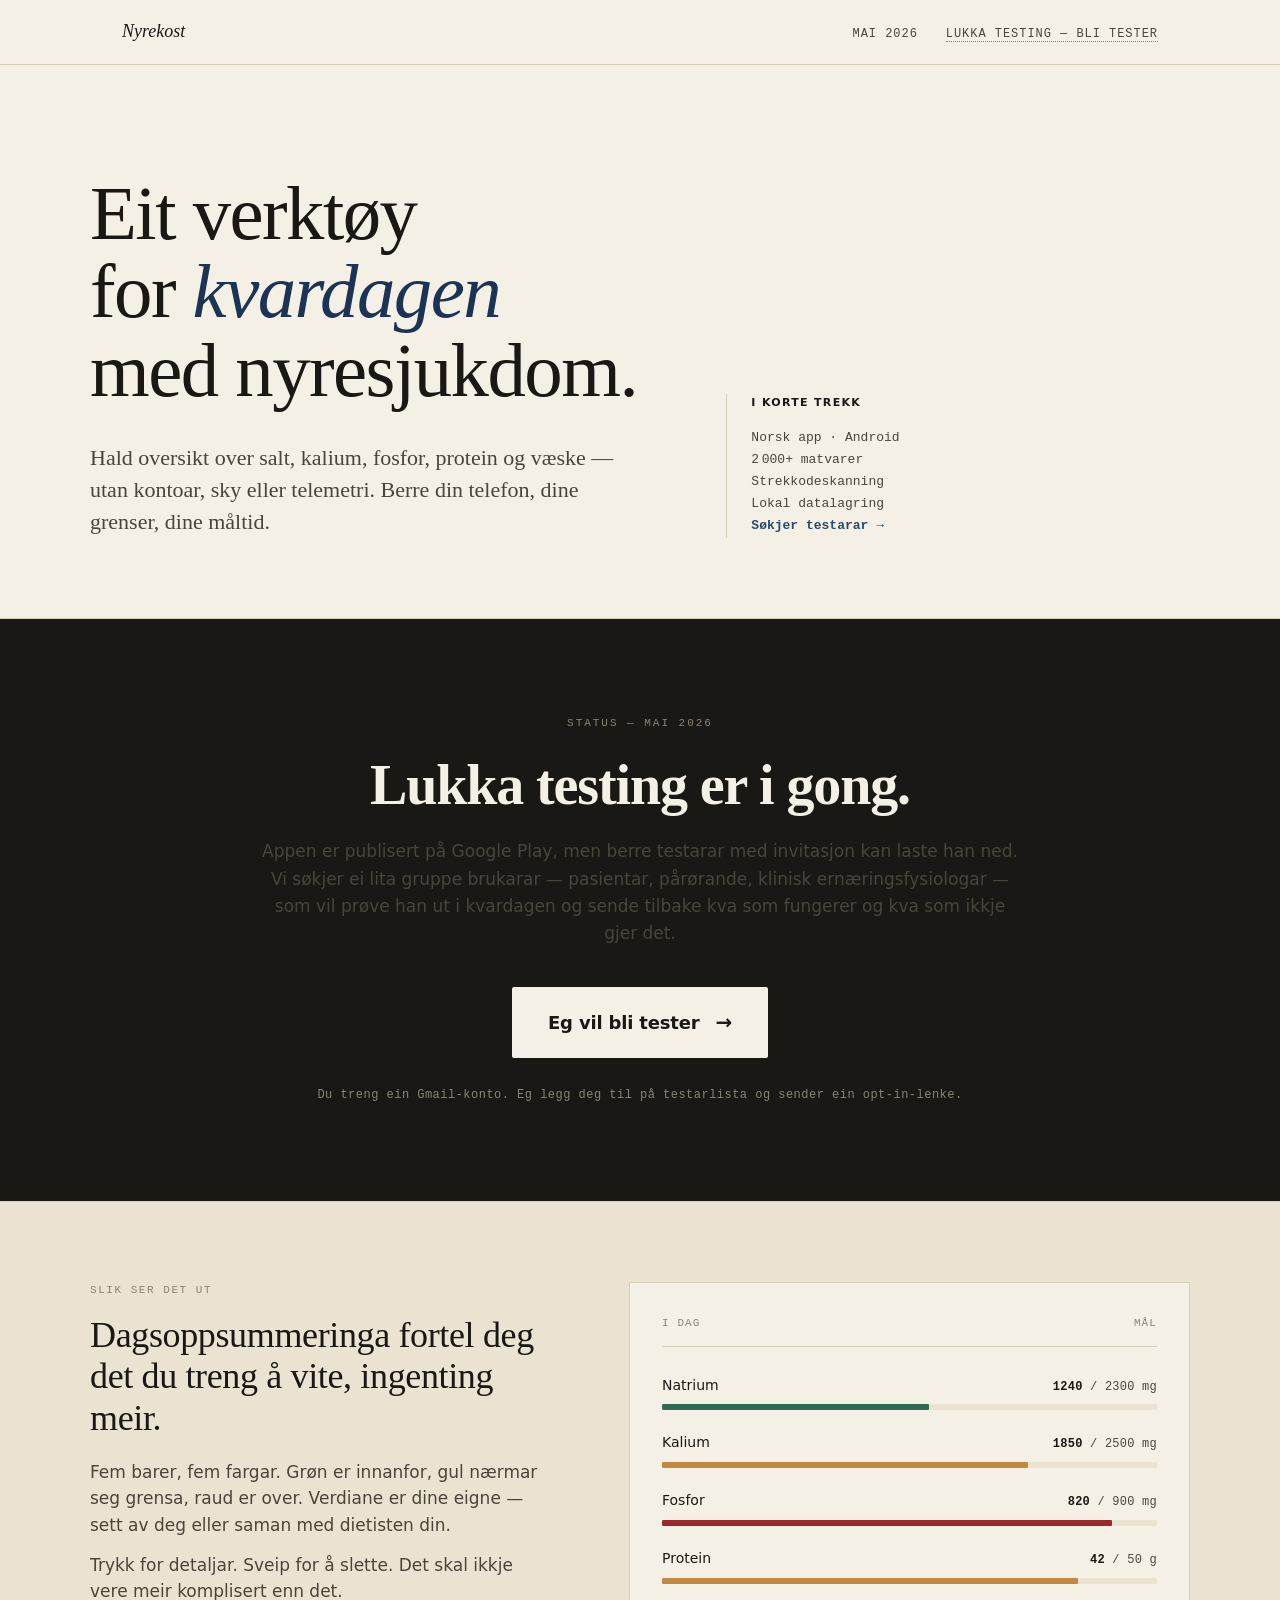
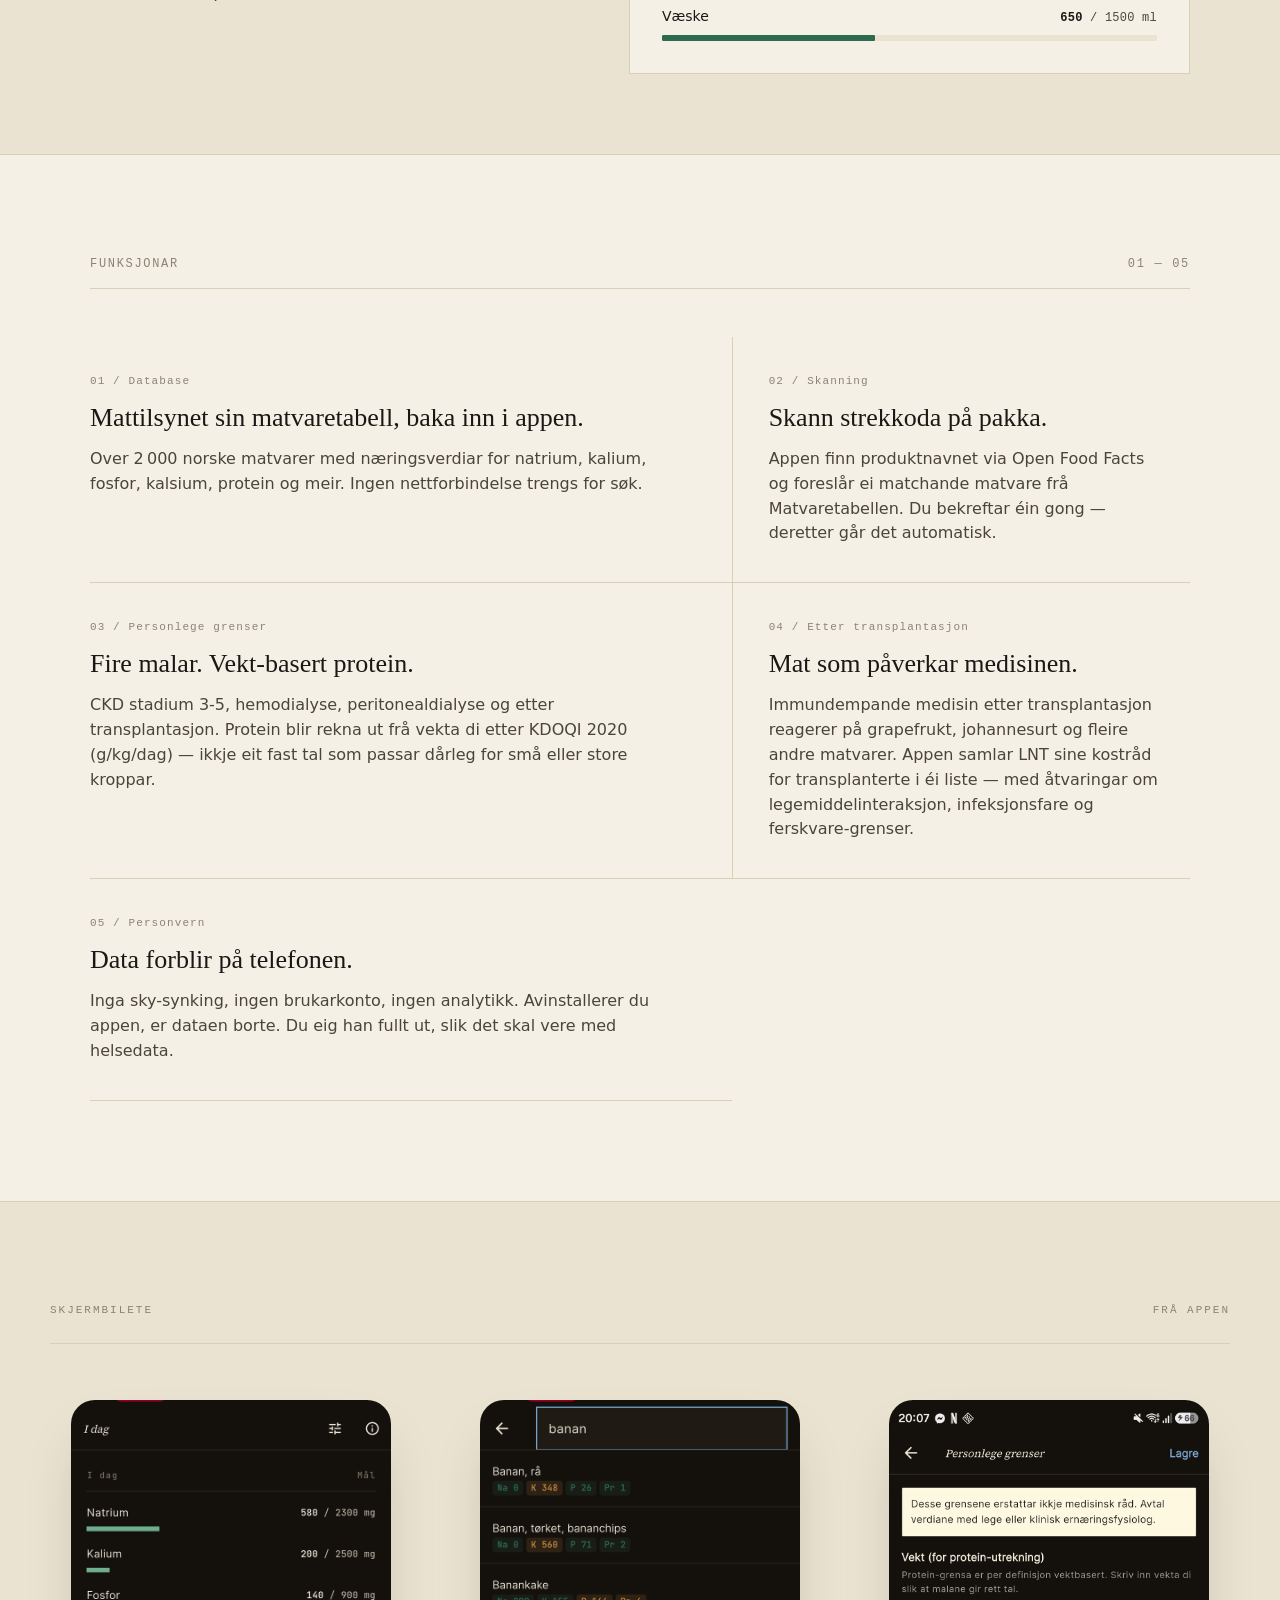
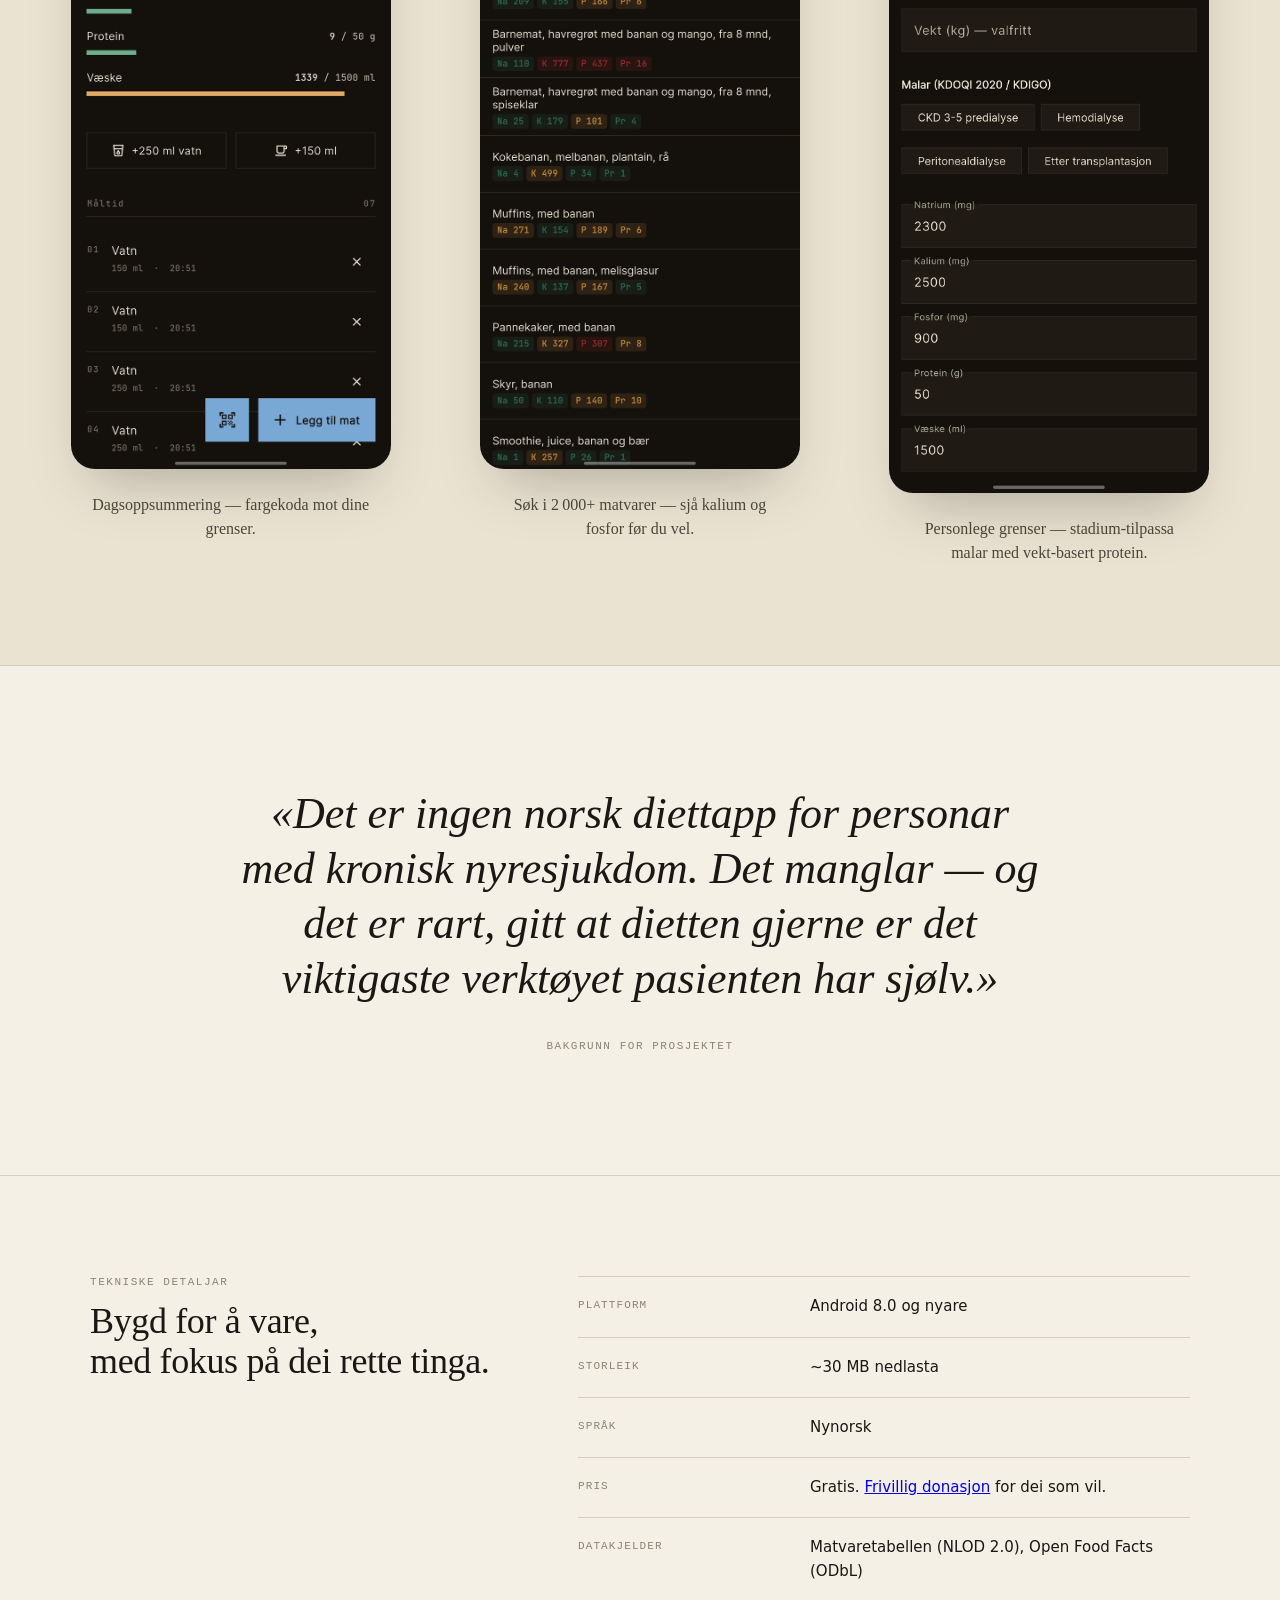
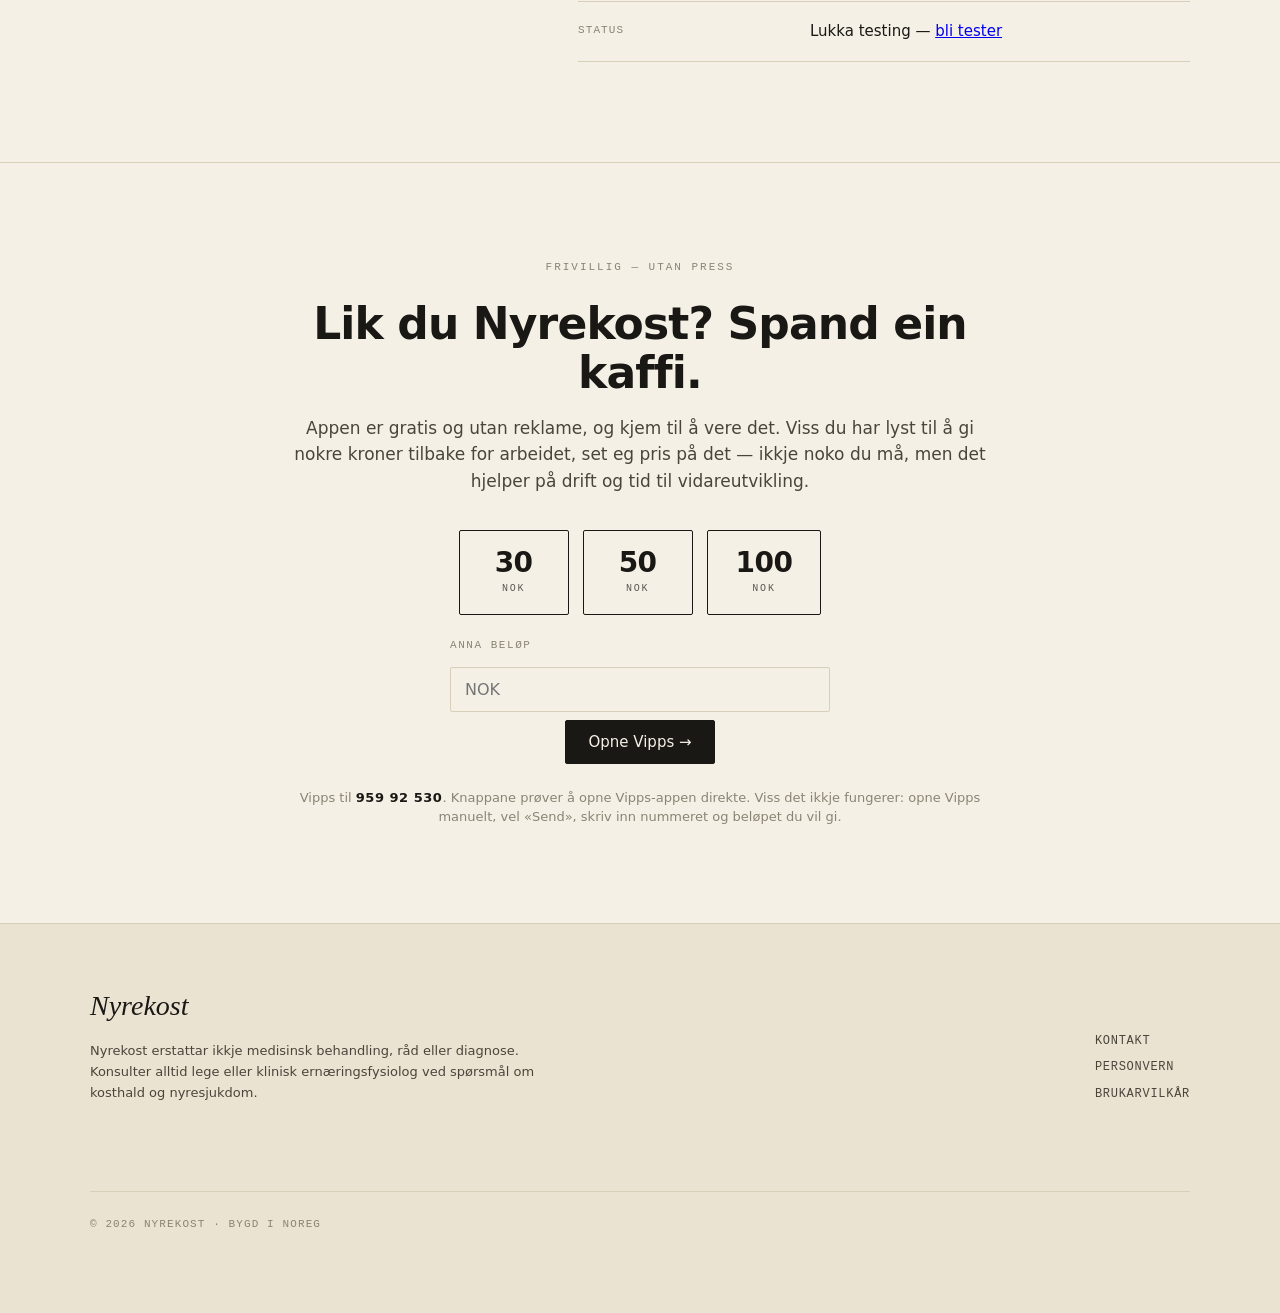
==== commit ababa248: "legg til frivillig donasjons-seksjon (Vipps) Ny "Støtt utviklaren"-seksjon mellom tekniske detaljar " ====
--- a/index.html
+++ b/index.html
@@ -163,10 +163,42 @@
       <div><dt>Plattform</dt><dd>Android 8.0 og nyare</dd></div>
       <div><dt>Storleik</dt><dd>~30 MB nedlasta</dd></div>
       <div><dt>Språk</dt><dd>Nynorsk</dd></div>
-      <div><dt>Pris</dt><dd>Gratis. Ingen kjøp i appen.</dd></div>
+      <div><dt>Pris</dt><dd>Gratis. <a href="#stott">Frivillig donasjon</a> for dei som vil.</dd></div>
       <div><dt>Datakjelder</dt><dd>Matvaretabellen (NLOD&nbsp;2.0), Open Food Facts (ODbL)</dd></div>
       <div><dt>Status</dt><dd>Lukka testing — <a href="#bli-tester">bli tester</a></dd></div>
     </dl>
+  </div>
+</section>
+
+<section class="support" id="stott">
+  <div class="support-inner">
+    <p class="support-label">Frivillig — utan press</p>
+    <h2>Lik du Nyrekost? Spand ein kaffi.</h2>
+    <p class="support-text">
+      Appen er gratis og utan reklame, og kjem til å vere det. Viss du har lyst til å gi nokre kroner tilbake for arbeidet, set eg pris på det &mdash; ikkje noko du må, men det hjelper på drift og tid til vidareutvikling.
+    </p>
+    <div class="support-amounts" role="group" aria-label="Føreslåtte beløp">
+      <a class="support-btn" href="vipps://?phone=4795992530&amp;amount=3000&amp;comment=Nyrekost">
+        <span class="support-num">30</span>
+        <span class="support-unit">NOK</span>
+      </a>
+      <a class="support-btn" href="vipps://?phone=4795992530&amp;amount=5000&amp;comment=Nyrekost">
+        <span class="support-num">50</span>
+        <span class="support-unit">NOK</span>
+      </a>
+      <a class="support-btn" href="vipps://?phone=4795992530&amp;amount=10000&amp;comment=Nyrekost">
+        <span class="support-num">100</span>
+        <span class="support-unit">NOK</span>
+      </a>
+    </div>
+    <form class="support-custom" id="support-custom" onsubmit="return openVippsCustom(event)">
+      <label for="support-amount">Anna beløp</label>
+      <input id="support-amount" type="number" min="1" step="1" inputmode="numeric" placeholder="NOK" required>
+      <button type="submit">Opne Vipps →</button>
+    </form>
+    <p class="support-fine">
+      Vipps&nbsp;til&nbsp;<strong>959&nbsp;92&nbsp;530</strong>. Knappane prøver å opne Vipps-appen direkte. Viss det ikkje fungerer: opne Vipps manuelt, vel «Send», skriv inn nummeret og beløpet du vil gi.
+    </p>
   </div>
 </section>
 
@@ -205,6 +237,16 @@
   }, { threshold: 0.35 });
   io.observe(bars);
 })();
+
+function openVippsCustom(e) {
+  e.preventDefault();
+  var input = document.getElementById('support-amount');
+  var nok = parseInt(input.value, 10);
+  if (!nok || nok < 1) return false;
+  var ore = nok * 100;
+  window.location.href = 'vipps://?phone=4795992530&amount=' + ore + '&comment=Nyrekost';
+  return false;
+}
 </script>
 
 </body>
--- a/styles.css
+++ b/styles.css
@@ -630,6 +630,157 @@
   }
 }
 
+/* ========== Støtt utviklaren ========== */
+
+.support {
+  padding: 96px 32px;
+  background: var(--paper);
+  border-bottom: 1px solid var(--rule);
+}
+
+.support-inner {
+  max-width: 720px;
+  margin: 0 auto;
+  text-align: center;
+}
+
+.support-label {
+  font-family: var(--mono);
+  font-size: 11px;
+  letter-spacing: 0.18em;
+  text-transform: uppercase;
+  color: var(--ink-faint);
+  margin-bottom: 24px;
+}
+
+.support-inner h2 {
+  font-size: clamp(28px, 4vw, 44px);
+  line-height: 1.1;
+  letter-spacing: -0.02em;
+  margin-bottom: 18px;
+  color: var(--ink);
+}
+
+.support-text {
+  font-size: 17px;
+  line-height: 1.55;
+  color: var(--ink-soft);
+  margin-bottom: 36px;
+}
+
+.support-amounts {
+  display: flex;
+  justify-content: center;
+  gap: 14px;
+  flex-wrap: wrap;
+  margin-bottom: 22px;
+}
+
+.support-btn {
+  display: inline-flex;
+  flex-direction: column;
+  align-items: center;
+  justify-content: center;
+  padding: 18px 28px;
+  min-width: 110px;
+  border: 1px solid var(--ink);
+  background: var(--paper);
+  color: var(--ink);
+  text-decoration: none;
+  transition: background 0.15s, color 0.15s, transform 0.1s;
+  border-radius: 2px;
+}
+
+.support-btn:hover {
+  background: var(--ink);
+  color: var(--paper);
+}
+
+.support-btn:active {
+  transform: translateY(1px);
+}
+
+.support-num {
+  font-size: 28px;
+  font-weight: 600;
+  letter-spacing: -0.02em;
+  line-height: 1;
+}
+
+.support-unit {
+  font-family: var(--mono);
+  font-size: 10px;
+  letter-spacing: 0.18em;
+  margin-top: 4px;
+  opacity: 0.7;
+}
+
+.support-custom {
+  display: flex;
+  gap: 8px;
+  justify-content: center;
+  align-items: stretch;
+  max-width: 380px;
+  margin: 0 auto 24px;
+  flex-wrap: wrap;
+}
+
+.support-custom label {
+  width: 100%;
+  font-family: var(--mono);
+  font-size: 11px;
+  letter-spacing: 0.14em;
+  text-transform: uppercase;
+  color: var(--ink-faint);
+  text-align: left;
+  margin-bottom: 4px;
+}
+
+.support-custom input {
+  flex: 1 1 140px;
+  padding: 12px 14px;
+  font-size: 16px;
+  border: 1px solid var(--rule);
+  background: var(--paper);
+  color: var(--ink);
+  border-radius: 2px;
+  font-family: inherit;
+}
+
+.support-custom input:focus {
+  outline: none;
+  border-color: var(--ink);
+}
+
+.support-custom button {
+  padding: 12px 22px;
+  background: var(--ink);
+  color: var(--paper);
+  border: 1px solid var(--ink);
+  font-family: inherit;
+  font-size: 15px;
+  cursor: pointer;
+  border-radius: 2px;
+  transition: opacity 0.15s;
+}
+
+.support-custom button:hover {
+  opacity: 0.85;
+}
+
+.support-fine {
+  font-size: 13px;
+  color: var(--ink-faint);
+  line-height: 1.5;
+  margin-top: 8px;
+}
+
+.support-fine strong {
+  color: var(--ink);
+  font-weight: 600;
+  letter-spacing: 0.04em;
+}
+
 /* ========== Foot ========== */
 
 .foot {
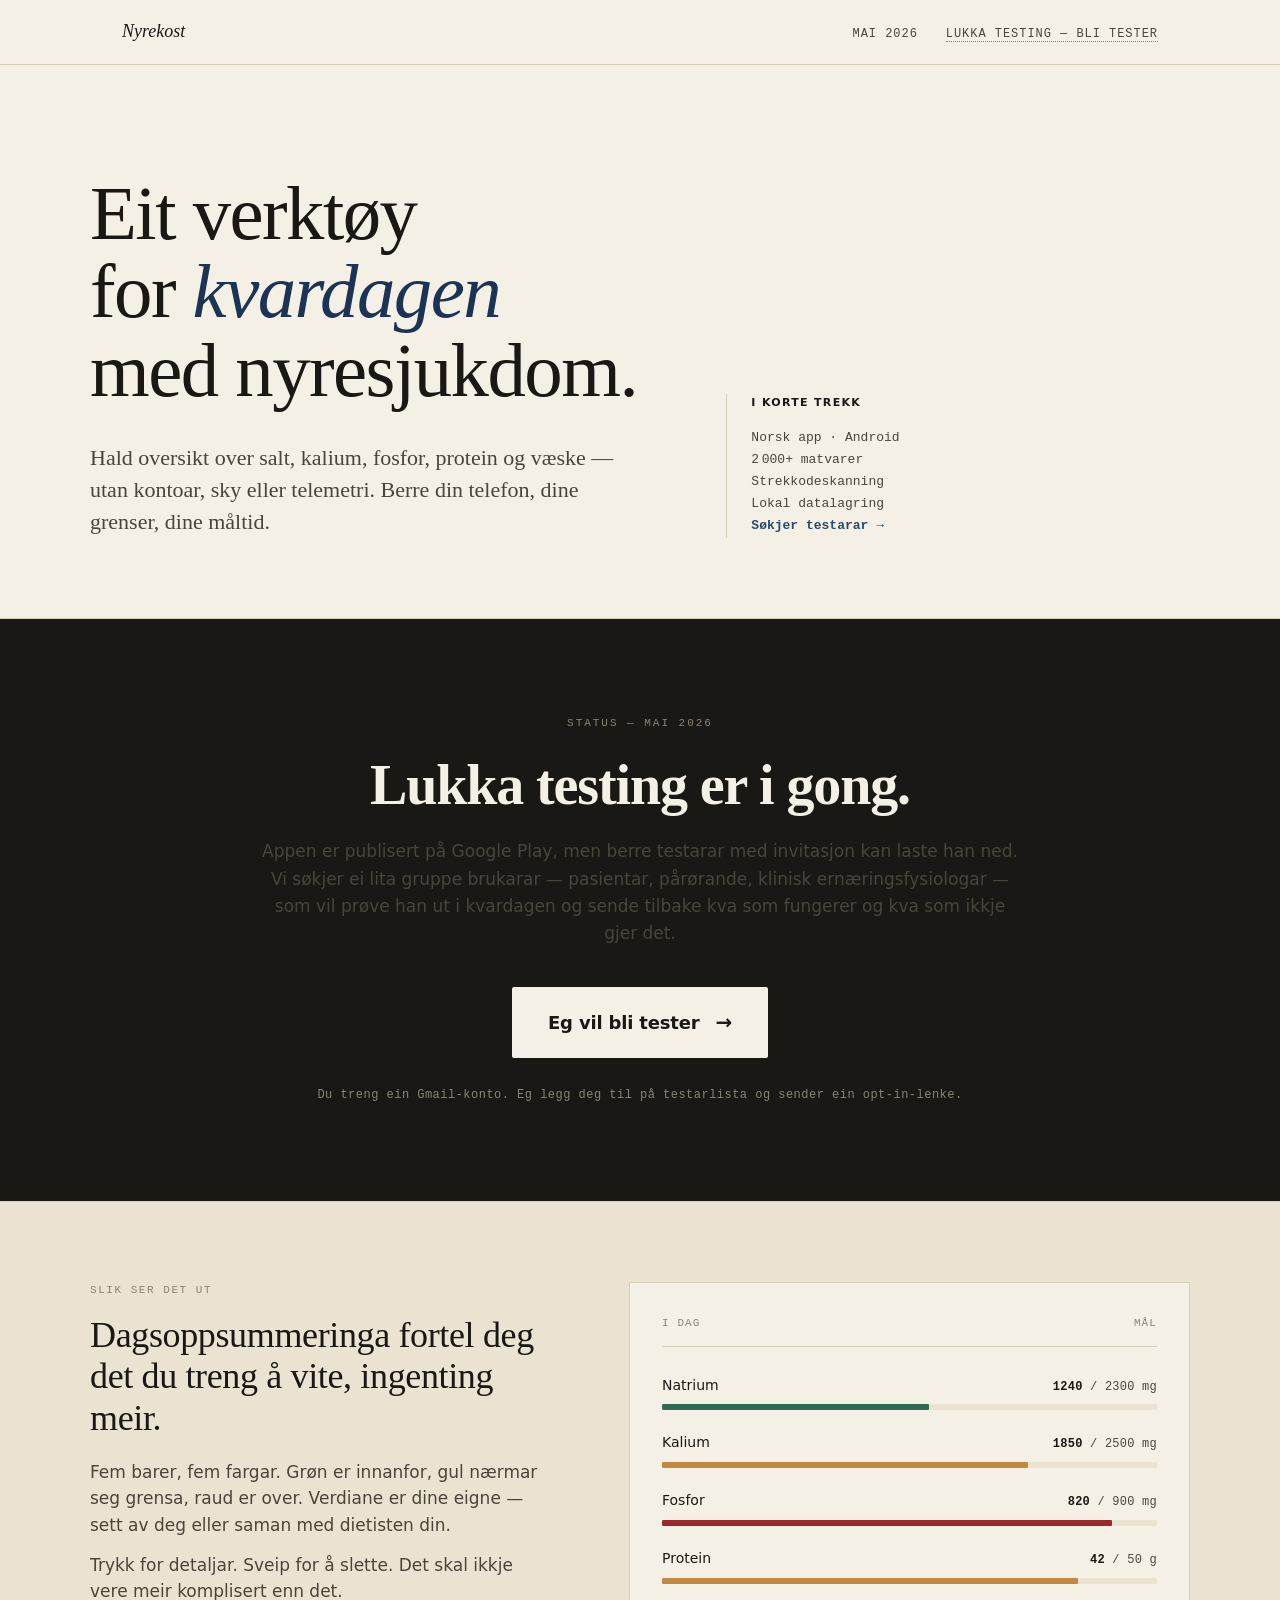
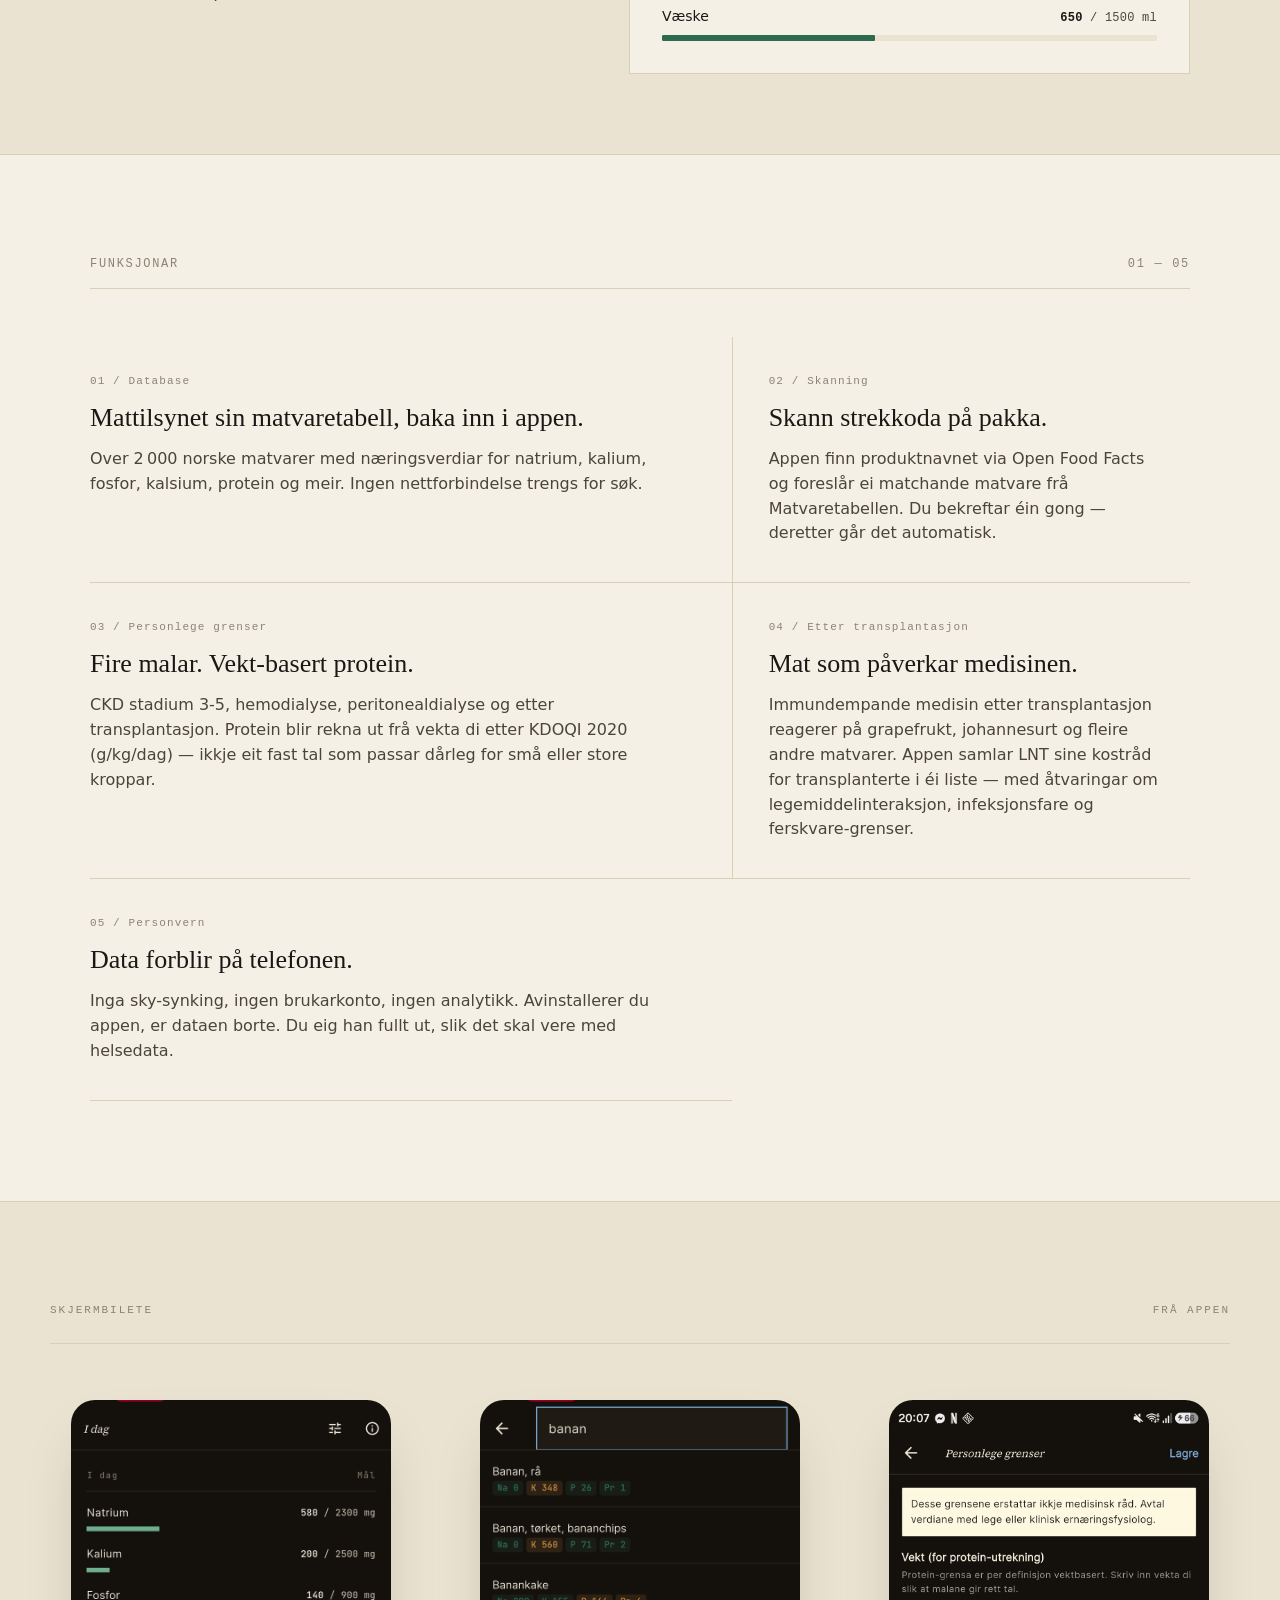
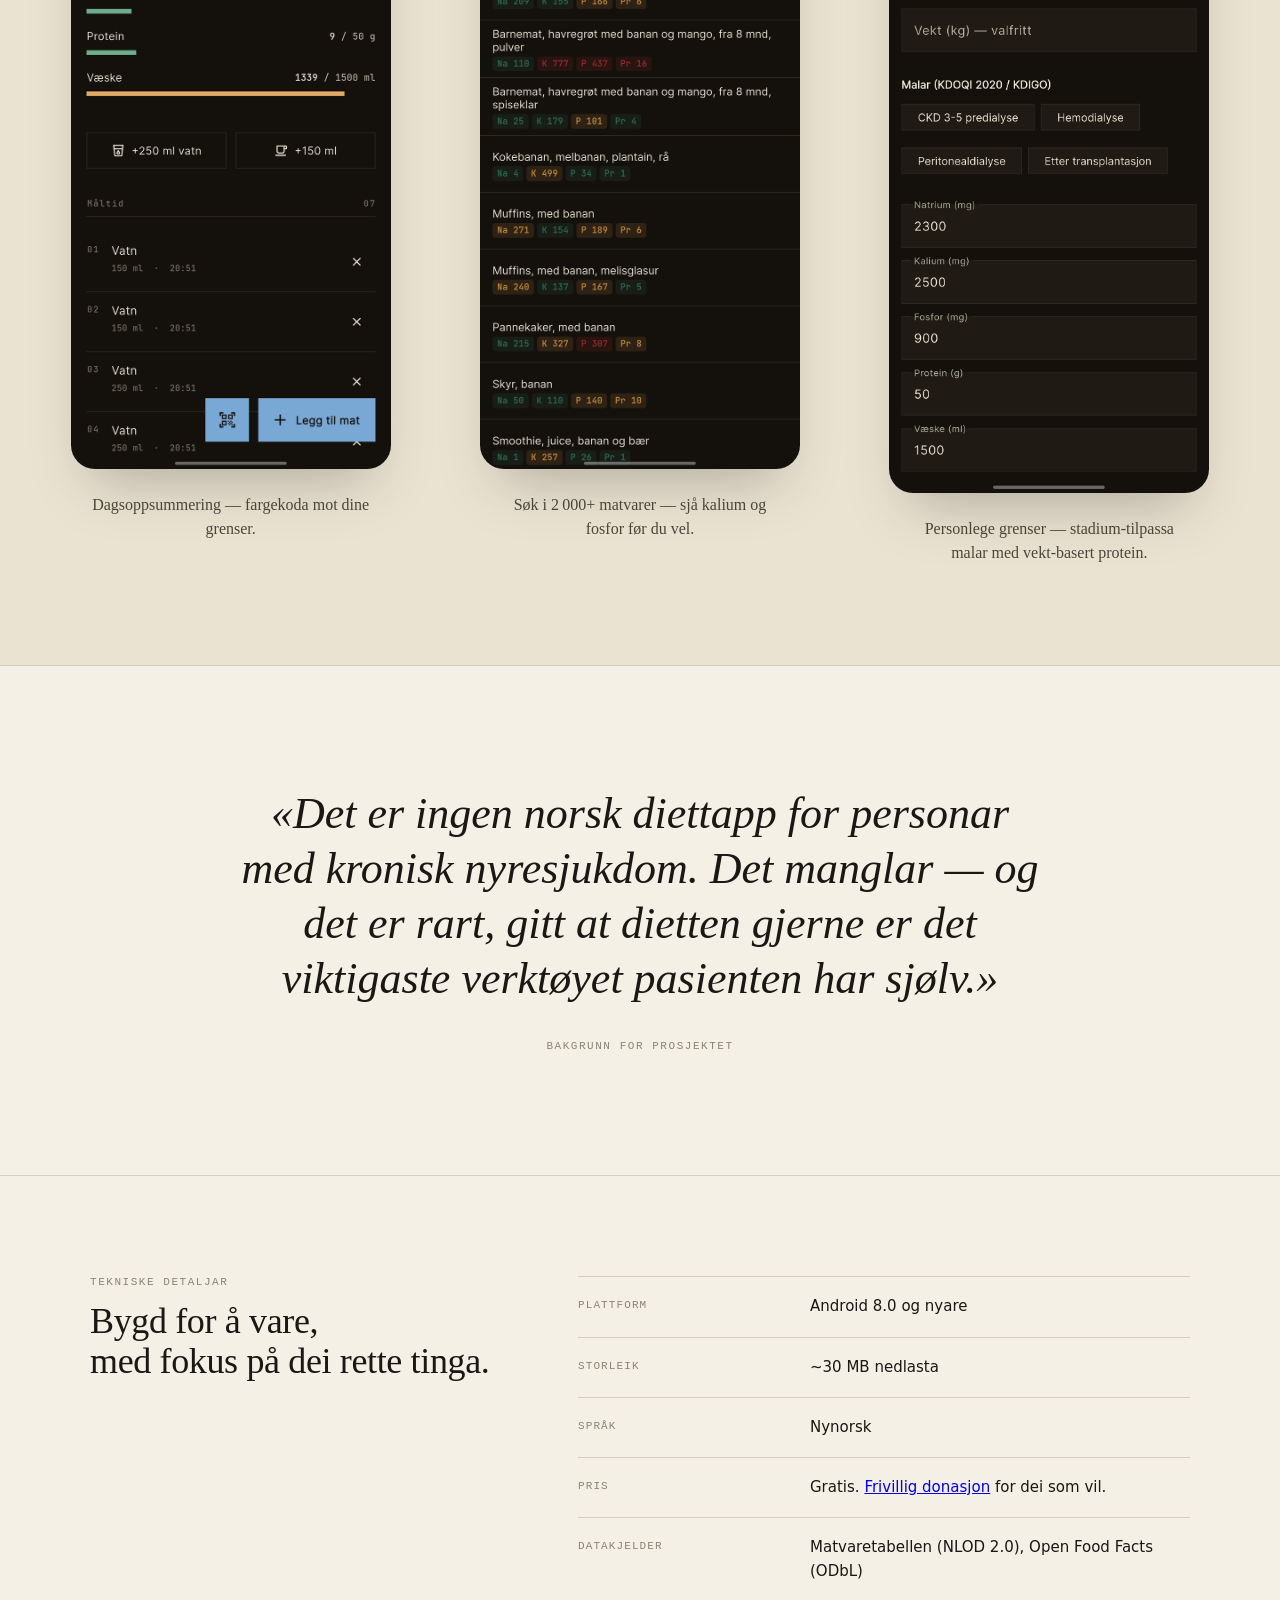
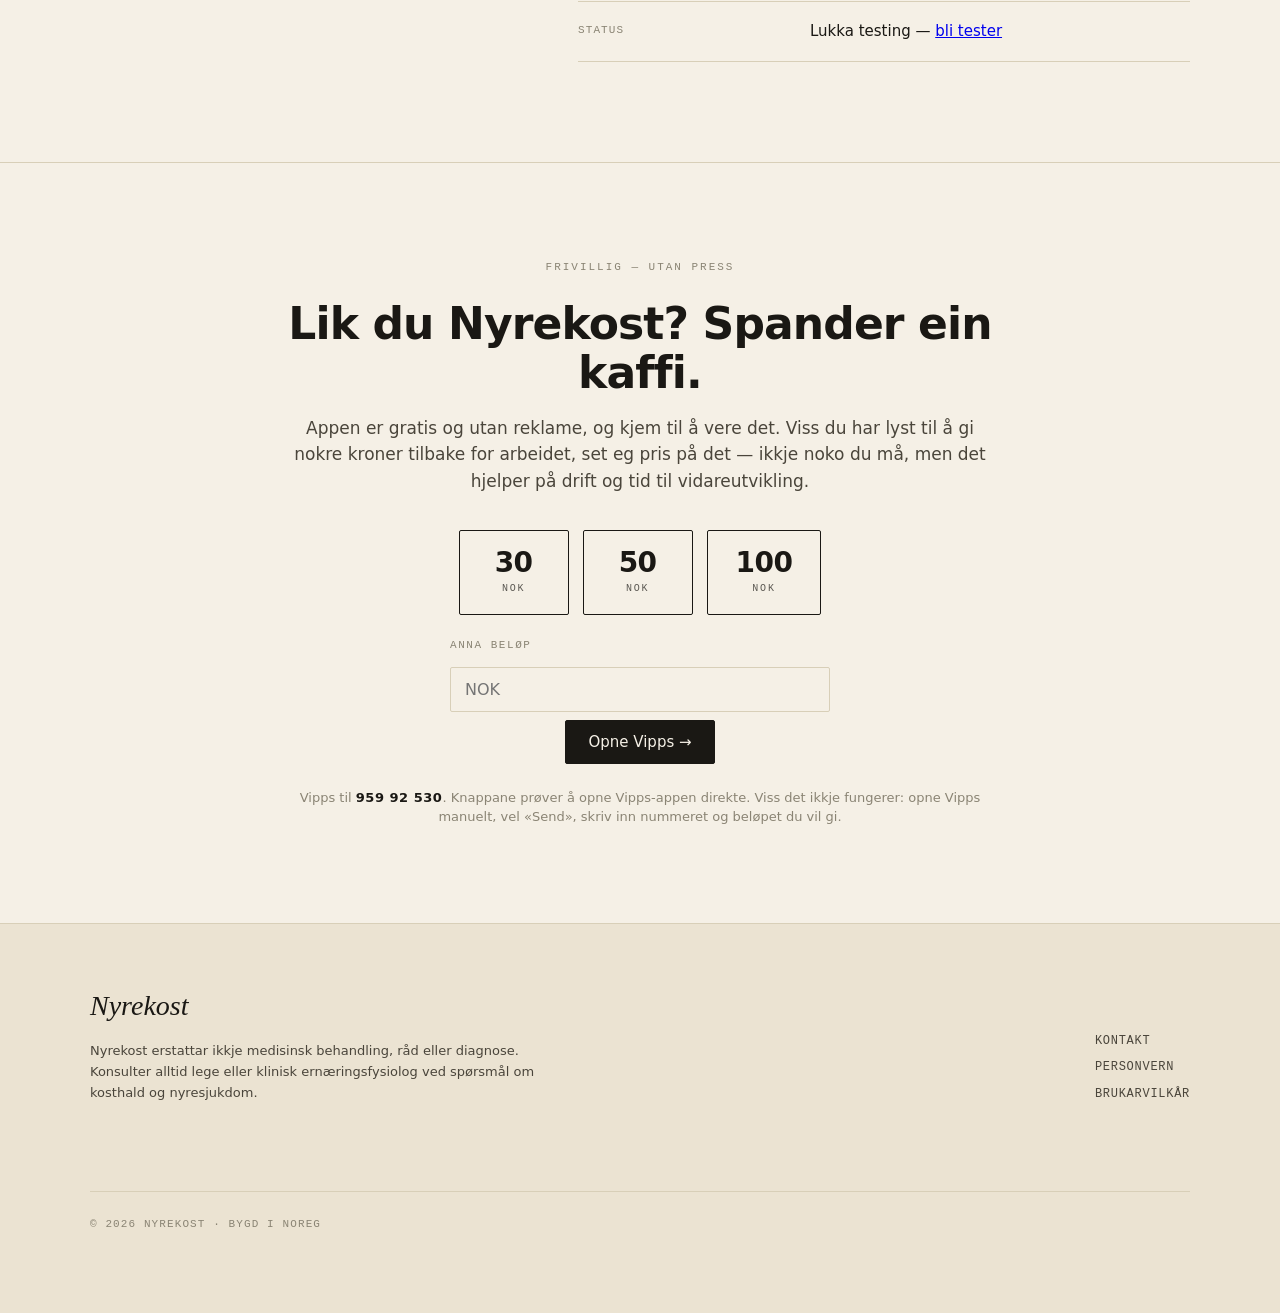
==== commit 78b85a8a: "fiks språk: 'Spand' → 'Spander'" ====
--- a/index.html
+++ b/index.html
@@ -173,7 +173,7 @@
 <section class="support" id="stott">
   <div class="support-inner">
     <p class="support-label">Frivillig — utan press</p>
-    <h2>Lik du Nyrekost? Spand ein kaffi.</h2>
+    <h2>Lik du Nyrekost? Spander ein kaffi.</h2>
     <p class="support-text">
       Appen er gratis og utan reklame, og kjem til å vere det. Viss du har lyst til å gi nokre kroner tilbake for arbeidet, set eg pris på det &mdash; ikkje noko du må, men det hjelper på drift og tid til vidareutvikling.
     </p>
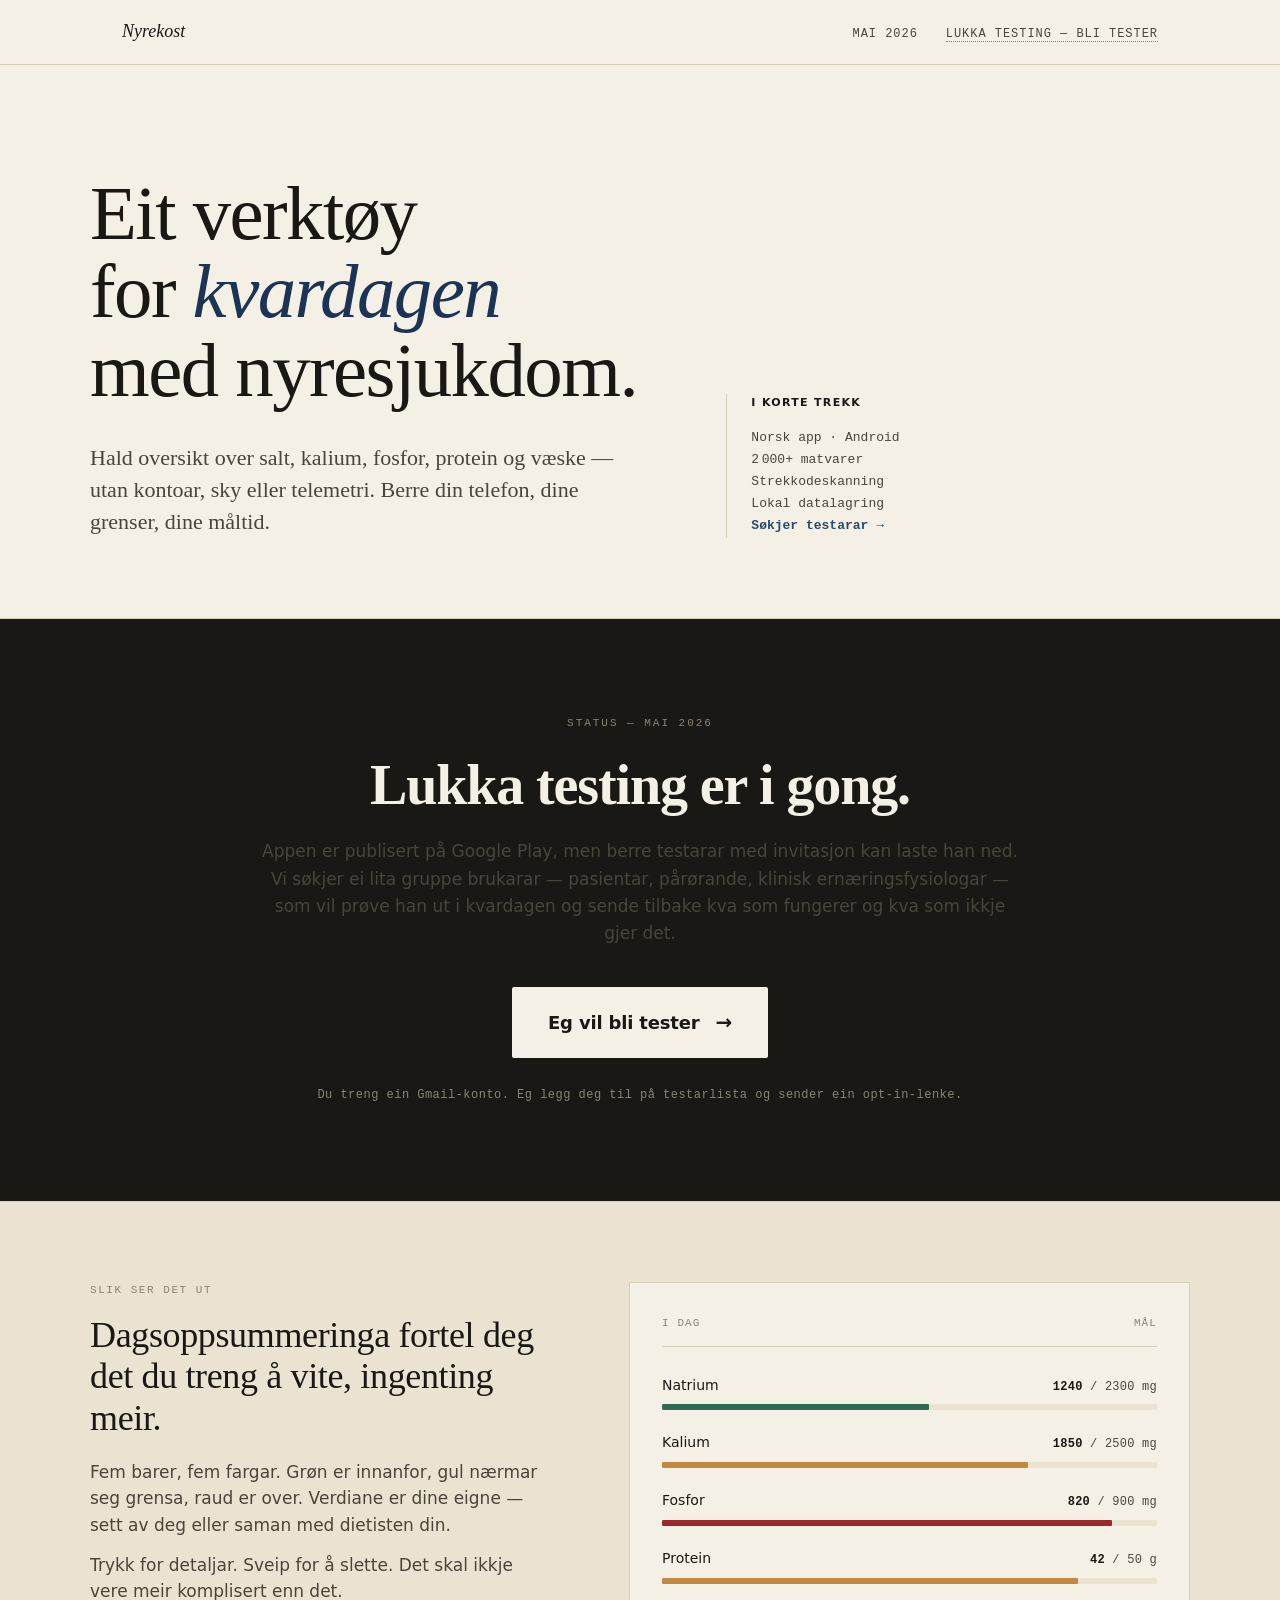
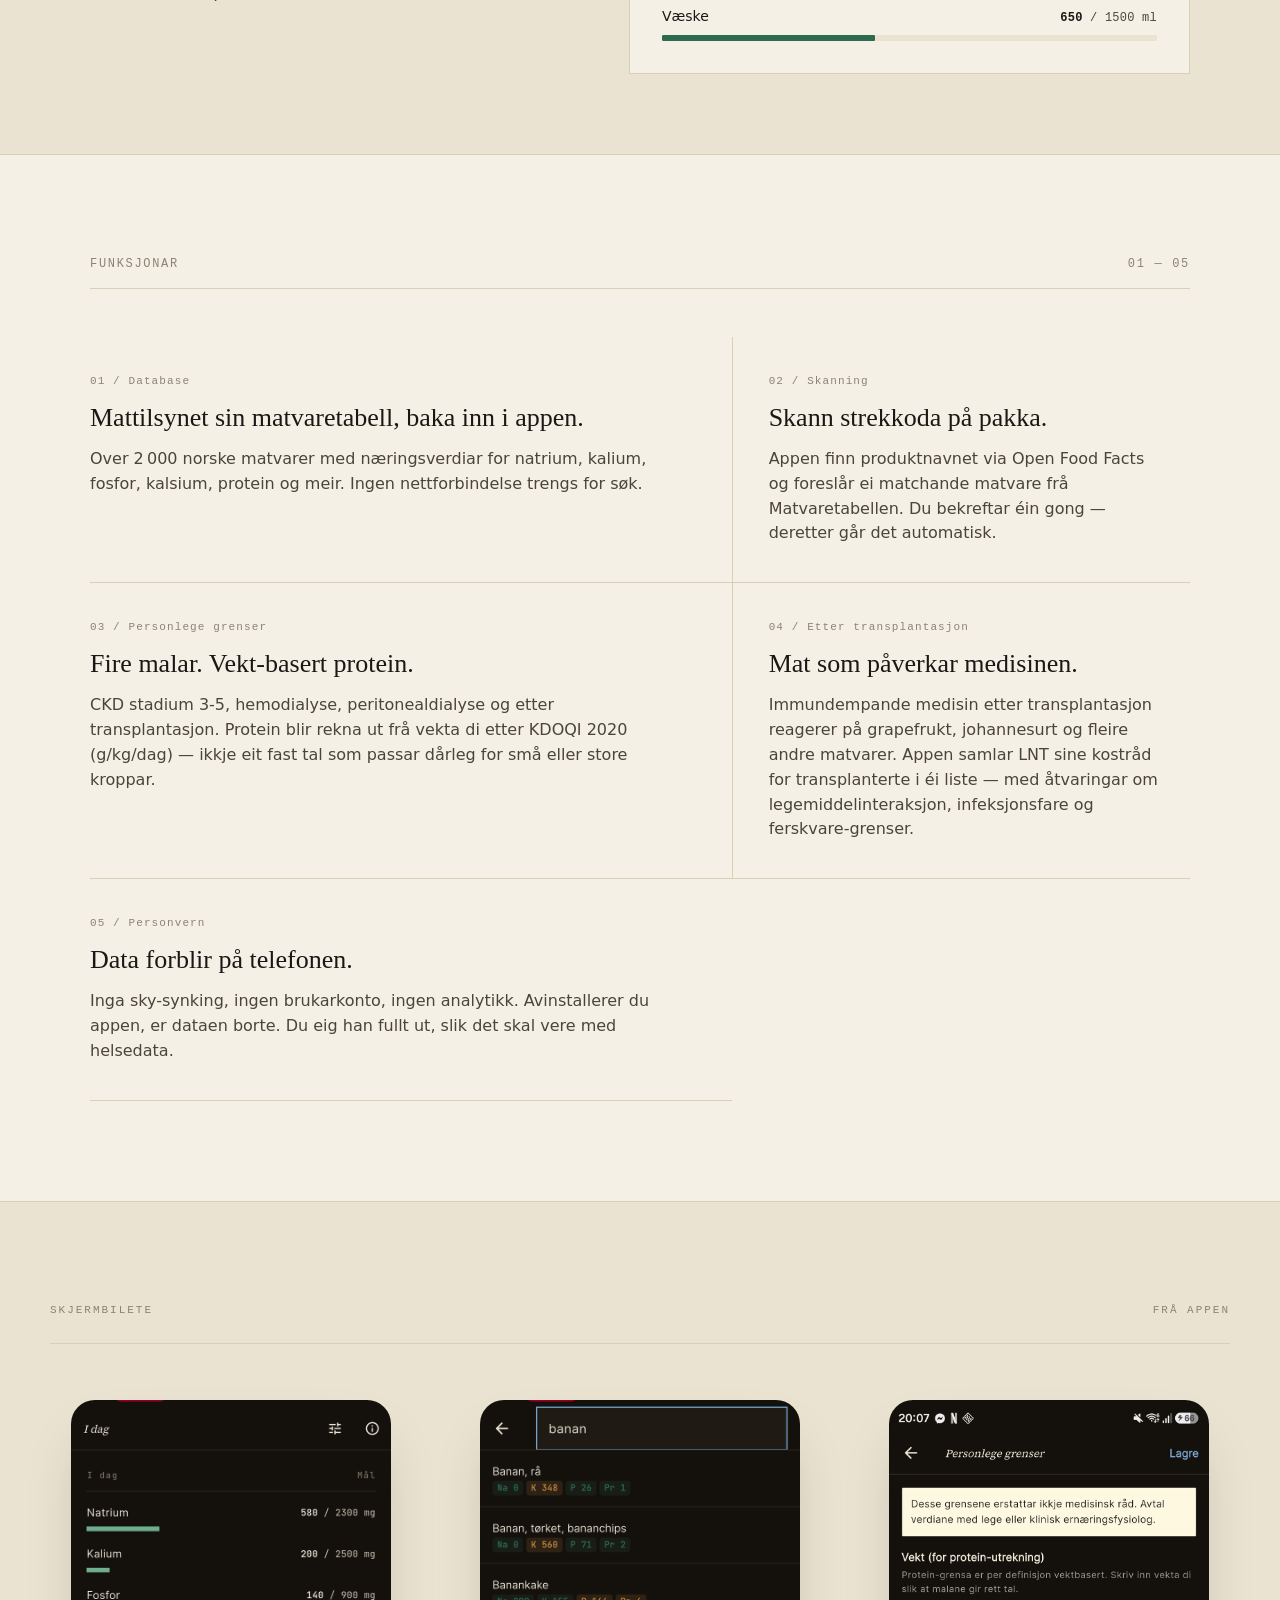
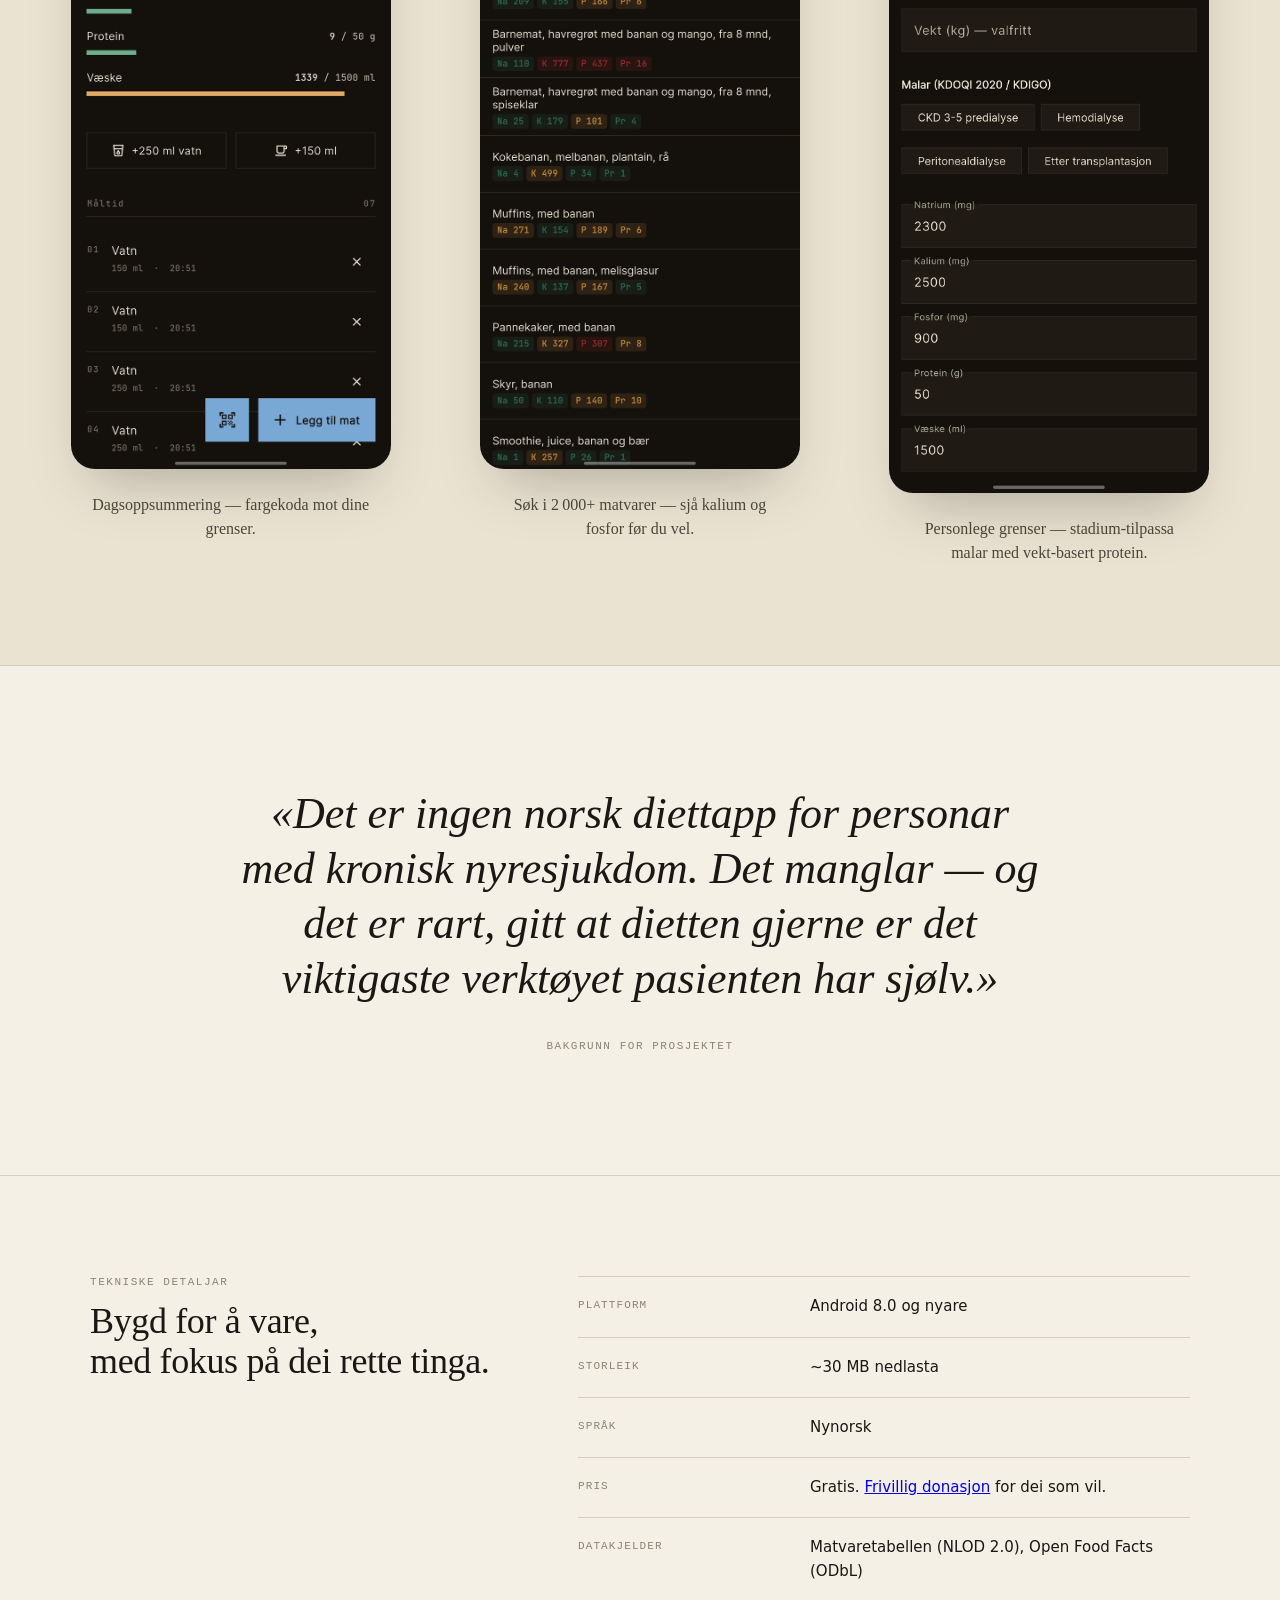
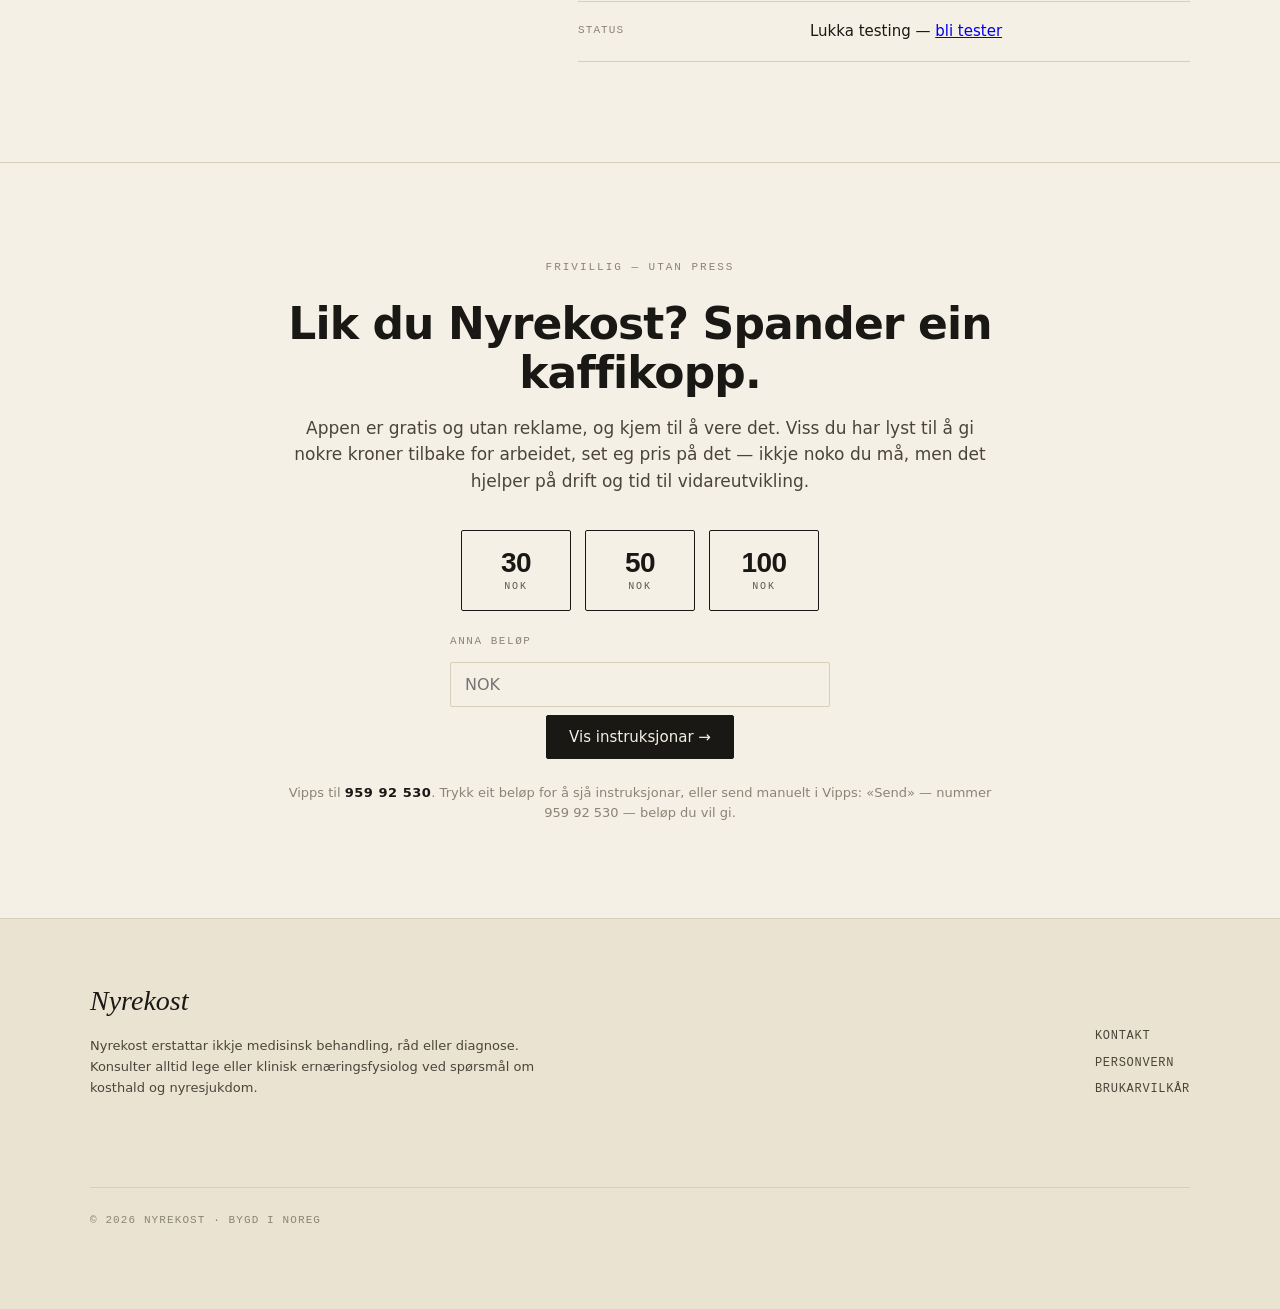
==== commit 6d7b148f: "vis send-instruksjon i dialog (Vipps deep link med params virka ikkje) Vipps tolka 'vipps://?phone=." ====
--- a/index.html
+++ b/index.html
@@ -173,33 +173,49 @@
 <section class="support" id="stott">
   <div class="support-inner">
     <p class="support-label">Frivillig — utan press</p>
-    <h2>Lik du Nyrekost? Spander ein kaffi.</h2>
+    <h2>Lik du Nyrekost? Spander ein kaffikopp.</h2>
     <p class="support-text">
       Appen er gratis og utan reklame, og kjem til å vere det. Viss du har lyst til å gi nokre kroner tilbake for arbeidet, set eg pris på det &mdash; ikkje noko du må, men det hjelper på drift og tid til vidareutvikling.
     </p>
     <div class="support-amounts" role="group" aria-label="Føreslåtte beløp">
-      <a class="support-btn" href="vipps://?phone=4795992530&amp;amount=3000&amp;comment=Nyrekost">
+      <button class="support-btn" type="button" onclick="showSendDialog(30)">
         <span class="support-num">30</span>
         <span class="support-unit">NOK</span>
-      </a>
-      <a class="support-btn" href="vipps://?phone=4795992530&amp;amount=5000&amp;comment=Nyrekost">
+      </button>
+      <button class="support-btn" type="button" onclick="showSendDialog(50)">
         <span class="support-num">50</span>
         <span class="support-unit">NOK</span>
-      </a>
-      <a class="support-btn" href="vipps://?phone=4795992530&amp;amount=10000&amp;comment=Nyrekost">
+      </button>
+      <button class="support-btn" type="button" onclick="showSendDialog(100)">
         <span class="support-num">100</span>
         <span class="support-unit">NOK</span>
-      </a>
-    </div>
-    <form class="support-custom" id="support-custom" onsubmit="return openVippsCustom(event)">
+      </button>
+    </div>
+    <form class="support-custom" id="support-custom" onsubmit="return showSendCustom(event)">
       <label for="support-amount">Anna beløp</label>
       <input id="support-amount" type="number" min="1" step="1" inputmode="numeric" placeholder="NOK" required>
-      <button type="submit">Opne Vipps →</button>
+      <button type="submit">Vis instruksjonar →</button>
     </form>
     <p class="support-fine">
-      Vipps&nbsp;til&nbsp;<strong>959&nbsp;92&nbsp;530</strong>. Knappane prøver å opne Vipps-appen direkte. Viss det ikkje fungerer: opne Vipps manuelt, vel «Send», skriv inn nummeret og beløpet du vil gi.
+      Vipps&nbsp;til&nbsp;<strong>959&nbsp;92&nbsp;530</strong>. Trykk eit beløp for å sjå instruksjonar, eller send manuelt i Vipps: «Send» &mdash; nummer 959&nbsp;92&nbsp;530 &mdash; beløp du vil gi.
     </p>
   </div>
+
+  <dialog id="send-dialog" class="send-dialog">
+    <form method="dialog" class="send-dialog-inner">
+      <h3>Send via Vipps</h3>
+      <p class="send-dialog-instr">Opne Vipps, vel «Send», og skriv inn:</p>
+      <dl class="send-dialog-info">
+        <div><dt>Nummer</dt><dd id="send-phone">959 92 530</dd></div>
+        <div><dt>Beløp</dt><dd id="send-amount">kva du vil gi</dd></div>
+      </dl>
+      <div class="send-dialog-actions">
+        <button type="button" onclick="copyPhone()">Kopier nummer</button>
+        <button type="button" onclick="openVippsApp()">Opne Vipps</button>
+        <button type="submit">Lukk</button>
+      </div>
+    </form>
+  </dialog>
 </section>
 
 <footer class="foot">
@@ -238,15 +254,49 @@
   io.observe(bars);
 })();
 
-function openVippsCustom(e) {
+function showSendDialog(nok) {
+  var dialog = document.getElementById('send-dialog');
+  var amountEl = document.getElementById('send-amount');
+  amountEl.textContent = nok ? (nok + ' NOK') : 'kva du vil gi';
+  if (typeof dialog.showModal === 'function') {
+    dialog.showModal();
+  } else {
+    dialog.setAttribute('open', '');
+  }
+}
+
+function showSendCustom(e) {
   e.preventDefault();
   var input = document.getElementById('support-amount');
   var nok = parseInt(input.value, 10);
   if (!nok || nok < 1) return false;
-  var ore = nok * 100;
-  window.location.href = 'vipps://?phone=4795992530&amount=' + ore + '&comment=Nyrekost';
+  showSendDialog(nok);
   return false;
 }
+
+function copyPhone() {
+  var phone = '95992530';
+  if (navigator.clipboard && navigator.clipboard.writeText) {
+    navigator.clipboard.writeText(phone);
+  } else {
+    var ta = document.createElement('textarea');
+    ta.value = phone;
+    document.body.appendChild(ta);
+    ta.select();
+    try { document.execCommand('copy'); } catch (_) {}
+    document.body.removeChild(ta);
+  }
+  var btn = event && event.target;
+  if (btn) {
+    var orig = btn.textContent;
+    btn.textContent = 'Kopiert ✓';
+    setTimeout(function () { btn.textContent = orig; }, 1500);
+  }
+}
+
+function openVippsApp() {
+  window.location.href = 'vipps://';
+}
 </script>
 
 </body>
--- a/styles.css
+++ b/styles.css
@@ -779,6 +779,101 @@
   color: var(--ink);
   font-weight: 600;
   letter-spacing: 0.04em;
+}
+
+.send-dialog {
+  border: 1px solid var(--rule);
+  border-radius: 4px;
+  background: var(--paper);
+  color: var(--ink);
+  padding: 0;
+  max-width: 440px;
+  width: calc(100% - 32px);
+  box-shadow: 0 20px 60px rgba(0, 0, 0, 0.35);
+}
+
+.send-dialog::backdrop {
+  background: rgba(20, 17, 13, 0.55);
+}
+
+.send-dialog-inner {
+  padding: 28px 28px 22px;
+}
+
+.send-dialog-inner h3 {
+  font-size: 22px;
+  letter-spacing: -0.01em;
+  margin-bottom: 14px;
+  color: var(--ink);
+}
+
+.send-dialog-instr {
+  font-size: 14px;
+  color: var(--ink-soft);
+  margin-bottom: 16px;
+}
+
+.send-dialog-info {
+  font-family: var(--mono);
+  background: var(--paper-deep);
+  padding: 14px 18px;
+  border-radius: 3px;
+  margin-bottom: 20px;
+}
+
+.send-dialog-info > div {
+  display: flex;
+  justify-content: space-between;
+  gap: 16px;
+  padding: 4px 0;
+}
+
+.send-dialog-info dt {
+  font-size: 11px;
+  letter-spacing: 0.14em;
+  text-transform: uppercase;
+  color: var(--ink-faint);
+  align-self: center;
+}
+
+.send-dialog-info dd {
+  font-size: 18px;
+  font-weight: 600;
+  color: var(--ink);
+  letter-spacing: 0.02em;
+}
+
+.send-dialog-actions {
+  display: flex;
+  gap: 8px;
+  justify-content: flex-end;
+  flex-wrap: wrap;
+}
+
+.send-dialog-actions button {
+  padding: 10px 16px;
+  font-family: inherit;
+  font-size: 14px;
+  border-radius: 2px;
+  cursor: pointer;
+  border: 1px solid var(--ink);
+  background: var(--paper);
+  color: var(--ink);
+  transition: opacity 0.15s, background 0.15s, color 0.15s;
+}
+
+.send-dialog-actions button:hover {
+  background: var(--ink);
+  color: var(--paper);
+}
+
+.send-dialog-actions button[type="submit"] {
+  background: var(--ink);
+  color: var(--paper);
+}
+
+.send-dialog-actions button[type="submit"]:hover {
+  opacity: 0.85;
 }
 
 /* ========== Foot ========== */
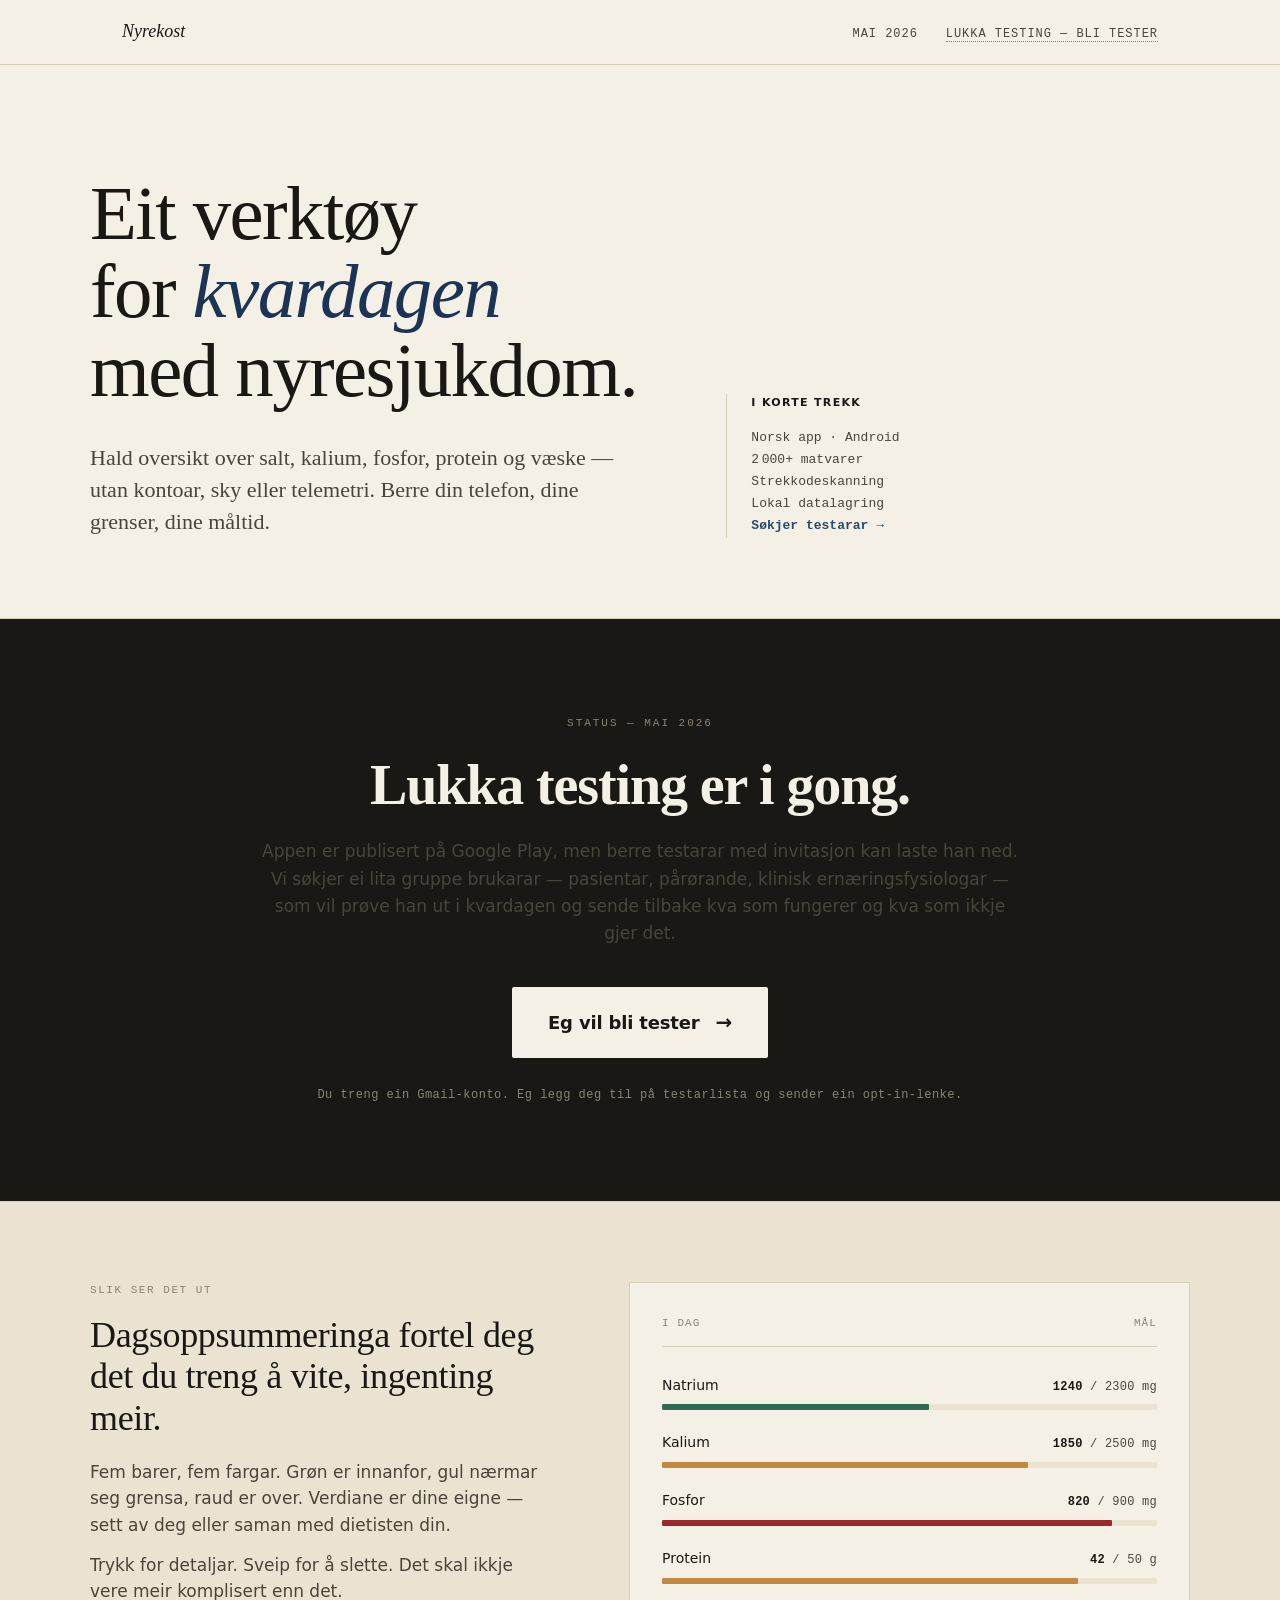
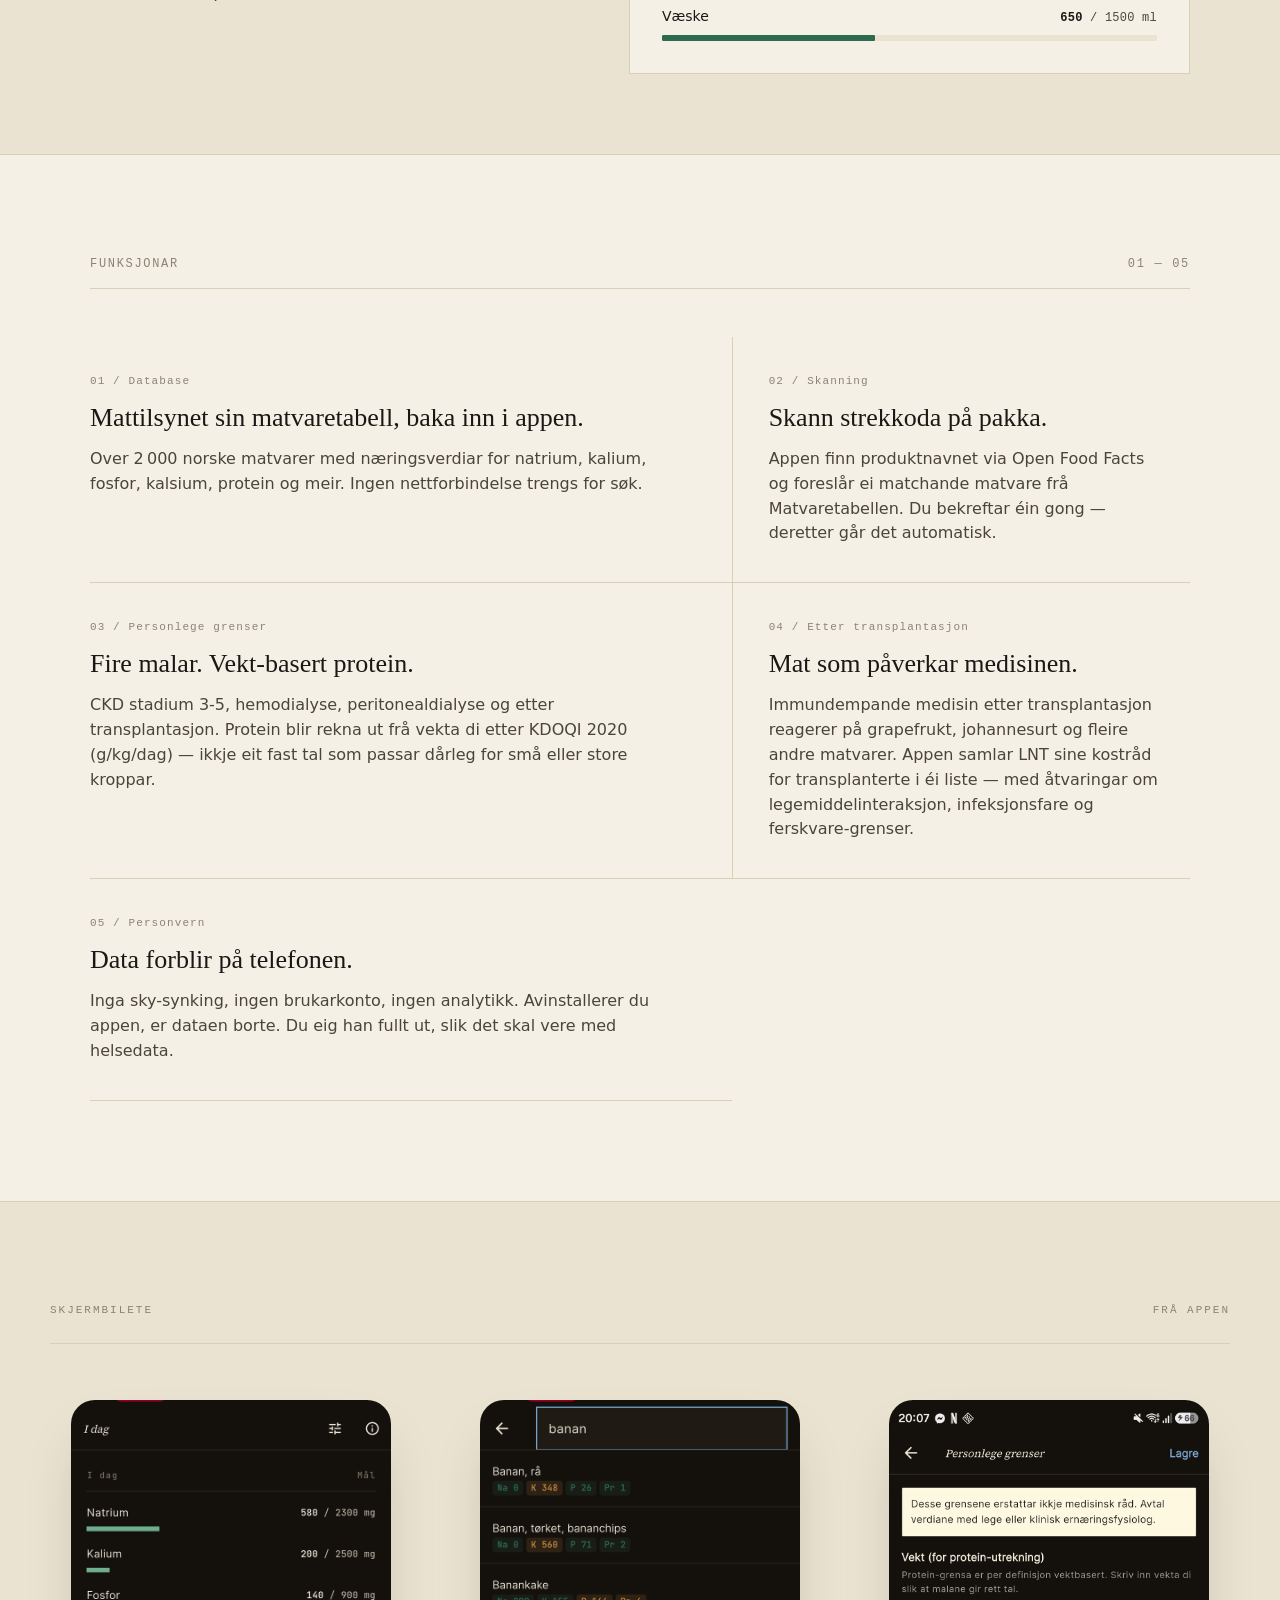
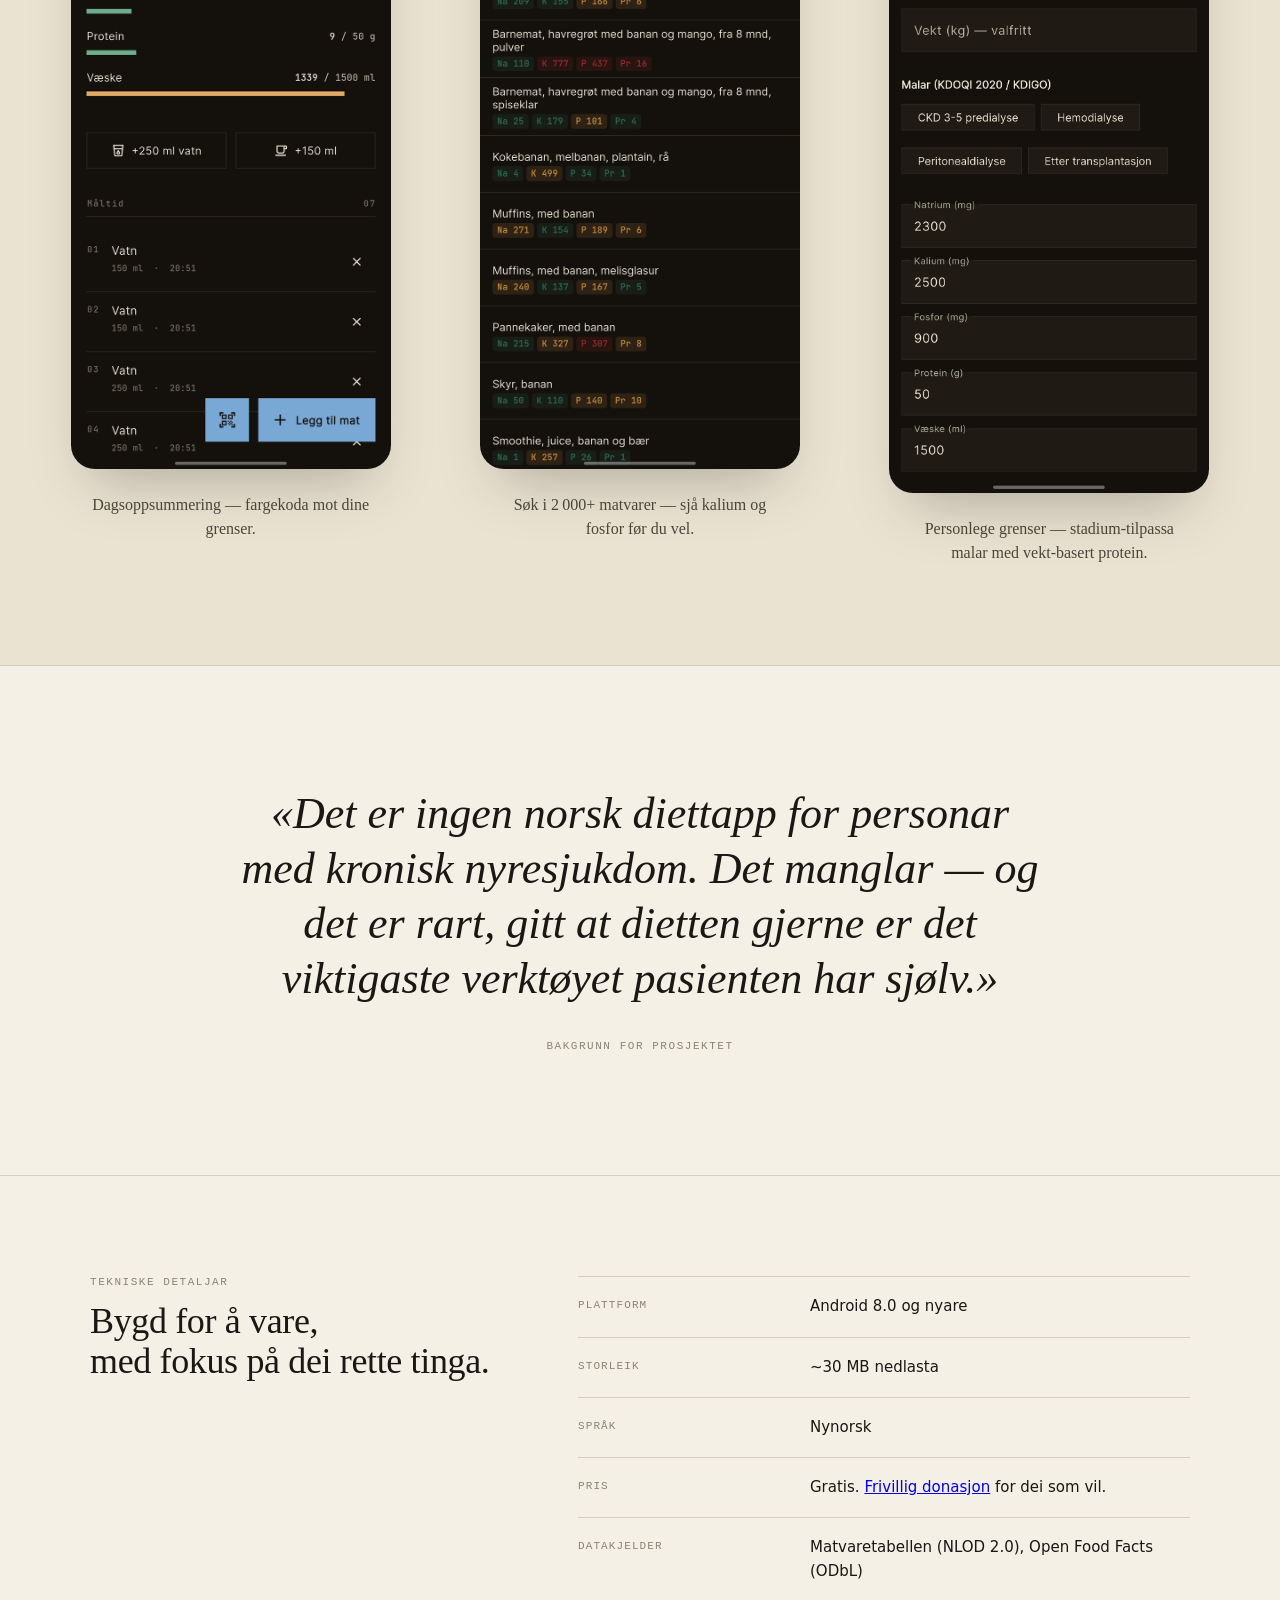
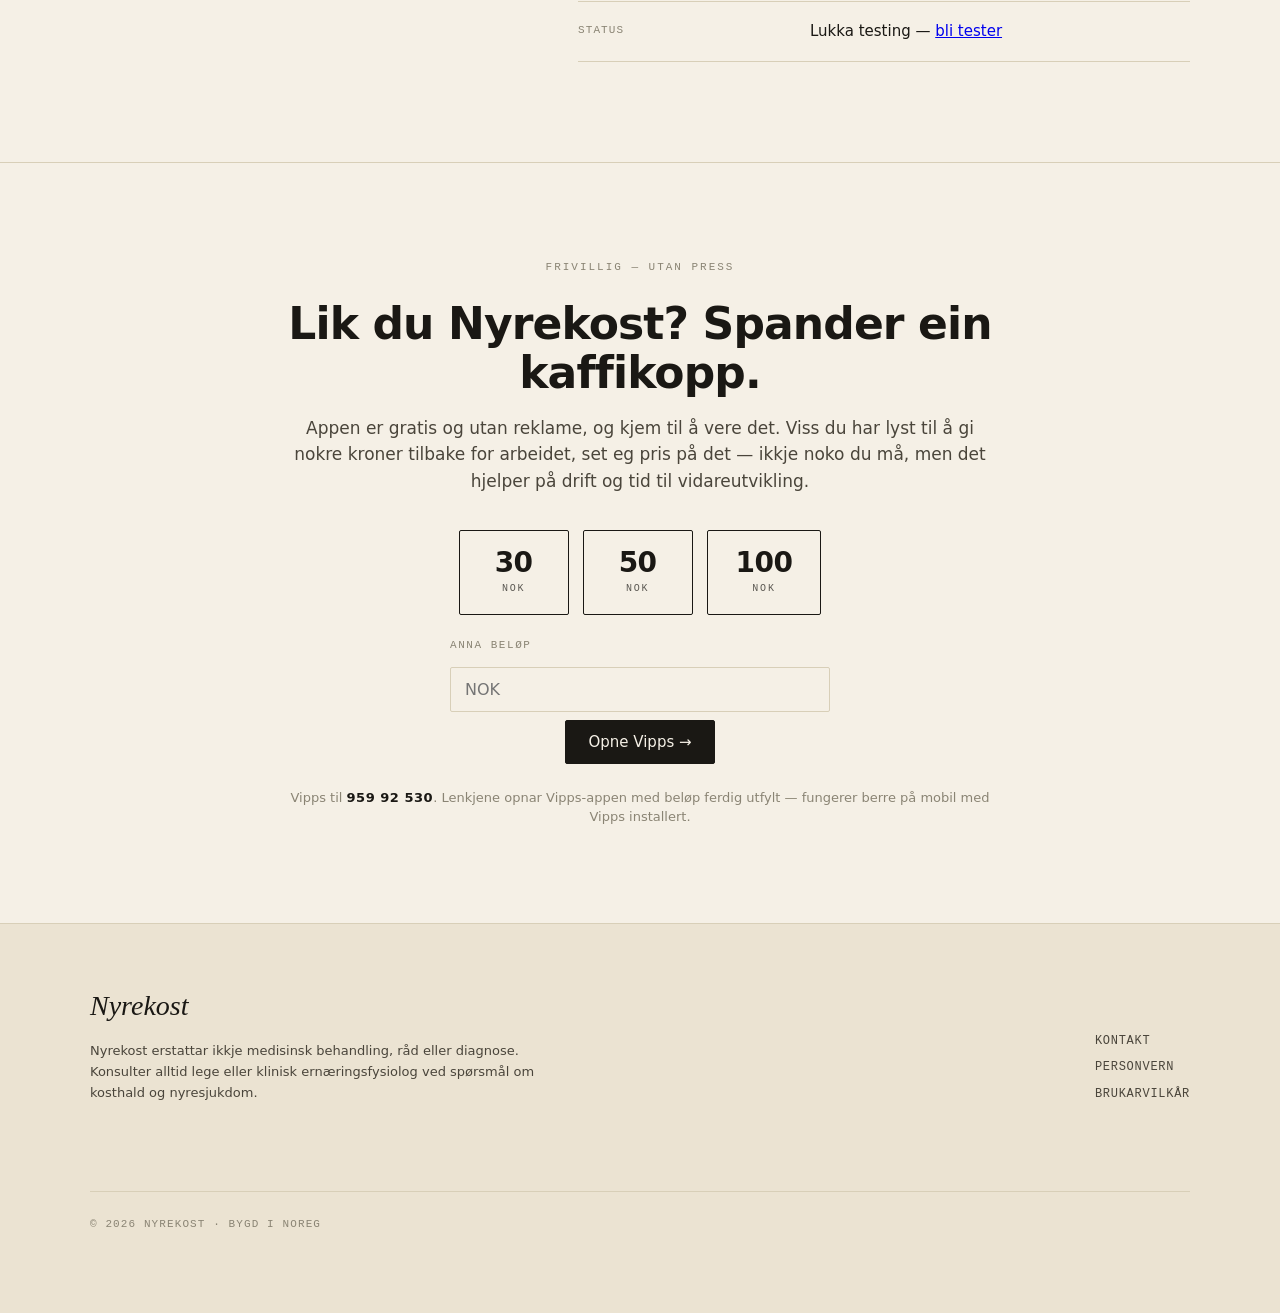
==== commit a376bcc9: "fiks Vipps: bruk Personal QR universal link med beløp pre-utfylt Etter undersøking: Vipps personal Q" ====
--- a/index.html
+++ b/index.html
@@ -178,44 +178,28 @@
       Appen er gratis og utan reklame, og kjem til å vere det. Viss du har lyst til å gi nokre kroner tilbake for arbeidet, set eg pris på det &mdash; ikkje noko du må, men det hjelper på drift og tid til vidareutvikling.
     </p>
     <div class="support-amounts" role="group" aria-label="Føreslåtte beløp">
-      <button class="support-btn" type="button" onclick="showSendDialog(30)">
+      <a class="support-btn" href="https://qr.vipps.no/28/2/01/031/4795992530?v=1&amp;m=Nyrekost&amp;a=3000">
         <span class="support-num">30</span>
         <span class="support-unit">NOK</span>
-      </button>
-      <button class="support-btn" type="button" onclick="showSendDialog(50)">
+      </a>
+      <a class="support-btn" href="https://qr.vipps.no/28/2/01/031/4795992530?v=1&amp;m=Nyrekost&amp;a=5000">
         <span class="support-num">50</span>
         <span class="support-unit">NOK</span>
-      </button>
-      <button class="support-btn" type="button" onclick="showSendDialog(100)">
+      </a>
+      <a class="support-btn" href="https://qr.vipps.no/28/2/01/031/4795992530?v=1&amp;m=Nyrekost&amp;a=10000">
         <span class="support-num">100</span>
         <span class="support-unit">NOK</span>
-      </button>
-    </div>
-    <form class="support-custom" id="support-custom" onsubmit="return showSendCustom(event)">
+      </a>
+    </div>
+    <form class="support-custom" id="support-custom" onsubmit="return openVippsCustom(event)">
       <label for="support-amount">Anna beløp</label>
       <input id="support-amount" type="number" min="1" step="1" inputmode="numeric" placeholder="NOK" required>
-      <button type="submit">Vis instruksjonar →</button>
+      <button type="submit">Opne Vipps →</button>
     </form>
     <p class="support-fine">
-      Vipps&nbsp;til&nbsp;<strong>959&nbsp;92&nbsp;530</strong>. Trykk eit beløp for å sjå instruksjonar, eller send manuelt i Vipps: «Send» &mdash; nummer 959&nbsp;92&nbsp;530 &mdash; beløp du vil gi.
+      Vipps&nbsp;til&nbsp;<strong>959&nbsp;92&nbsp;530</strong>. Lenkjene opnar Vipps-appen med beløp ferdig utfylt &mdash; fungerer berre på mobil med Vipps installert.
     </p>
   </div>
-
-  <dialog id="send-dialog" class="send-dialog">
-    <form method="dialog" class="send-dialog-inner">
-      <h3>Send via Vipps</h3>
-      <p class="send-dialog-instr">Opne Vipps, vel «Send», og skriv inn:</p>
-      <dl class="send-dialog-info">
-        <div><dt>Nummer</dt><dd id="send-phone">959 92 530</dd></div>
-        <div><dt>Beløp</dt><dd id="send-amount">kva du vil gi</dd></div>
-      </dl>
-      <div class="send-dialog-actions">
-        <button type="button" onclick="copyPhone()">Kopier nummer</button>
-        <button type="button" onclick="openVippsApp()">Opne Vipps</button>
-        <button type="submit">Lukk</button>
-      </div>
-    </form>
-  </dialog>
 </section>
 
 <footer class="foot">
@@ -254,49 +238,16 @@
   io.observe(bars);
 })();
 
-function showSendDialog(nok) {
-  var dialog = document.getElementById('send-dialog');
-  var amountEl = document.getElementById('send-amount');
-  amountEl.textContent = nok ? (nok + ' NOK') : 'kva du vil gi';
-  if (typeof dialog.showModal === 'function') {
-    dialog.showModal();
-  } else {
-    dialog.setAttribute('open', '');
-  }
-}
-
-function showSendCustom(e) {
+function openVippsCustom(e) {
   e.preventDefault();
   var input = document.getElementById('support-amount');
   var nok = parseInt(input.value, 10);
   if (!nok || nok < 1) return false;
-  showSendDialog(nok);
+  var ore = nok * 100;
+  window.location.href =
+    'https://qr.vipps.no/28/2/01/031/4795992530?v=1&m=Nyrekost&a=' + ore;
   return false;
 }
-
-function copyPhone() {
-  var phone = '95992530';
-  if (navigator.clipboard && navigator.clipboard.writeText) {
-    navigator.clipboard.writeText(phone);
-  } else {
-    var ta = document.createElement('textarea');
-    ta.value = phone;
-    document.body.appendChild(ta);
-    ta.select();
-    try { document.execCommand('copy'); } catch (_) {}
-    document.body.removeChild(ta);
-  }
-  var btn = event && event.target;
-  if (btn) {
-    var orig = btn.textContent;
-    btn.textContent = 'Kopiert ✓';
-    setTimeout(function () { btn.textContent = orig; }, 1500);
-  }
-}
-
-function openVippsApp() {
-  window.location.href = 'vipps://';
-}
 </script>
 
 </body>
--- a/styles.css
+++ b/styles.css
@@ -781,101 +781,6 @@
   letter-spacing: 0.04em;
 }
 
-.send-dialog {
-  border: 1px solid var(--rule);
-  border-radius: 4px;
-  background: var(--paper);
-  color: var(--ink);
-  padding: 0;
-  max-width: 440px;
-  width: calc(100% - 32px);
-  box-shadow: 0 20px 60px rgba(0, 0, 0, 0.35);
-}
-
-.send-dialog::backdrop {
-  background: rgba(20, 17, 13, 0.55);
-}
-
-.send-dialog-inner {
-  padding: 28px 28px 22px;
-}
-
-.send-dialog-inner h3 {
-  font-size: 22px;
-  letter-spacing: -0.01em;
-  margin-bottom: 14px;
-  color: var(--ink);
-}
-
-.send-dialog-instr {
-  font-size: 14px;
-  color: var(--ink-soft);
-  margin-bottom: 16px;
-}
-
-.send-dialog-info {
-  font-family: var(--mono);
-  background: var(--paper-deep);
-  padding: 14px 18px;
-  border-radius: 3px;
-  margin-bottom: 20px;
-}
-
-.send-dialog-info > div {
-  display: flex;
-  justify-content: space-between;
-  gap: 16px;
-  padding: 4px 0;
-}
-
-.send-dialog-info dt {
-  font-size: 11px;
-  letter-spacing: 0.14em;
-  text-transform: uppercase;
-  color: var(--ink-faint);
-  align-self: center;
-}
-
-.send-dialog-info dd {
-  font-size: 18px;
-  font-weight: 600;
-  color: var(--ink);
-  letter-spacing: 0.02em;
-}
-
-.send-dialog-actions {
-  display: flex;
-  gap: 8px;
-  justify-content: flex-end;
-  flex-wrap: wrap;
-}
-
-.send-dialog-actions button {
-  padding: 10px 16px;
-  font-family: inherit;
-  font-size: 14px;
-  border-radius: 2px;
-  cursor: pointer;
-  border: 1px solid var(--ink);
-  background: var(--paper);
-  color: var(--ink);
-  transition: opacity 0.15s, background 0.15s, color 0.15s;
-}
-
-.send-dialog-actions button:hover {
-  background: var(--ink);
-  color: var(--paper);
-}
-
-.send-dialog-actions button[type="submit"] {
-  background: var(--ink);
-  color: var(--paper);
-}
-
-.send-dialog-actions button[type="submit"]:hover {
-  opacity: 0.85;
-}
-
 /* ========== Foot ========== */
 
 .foot {
